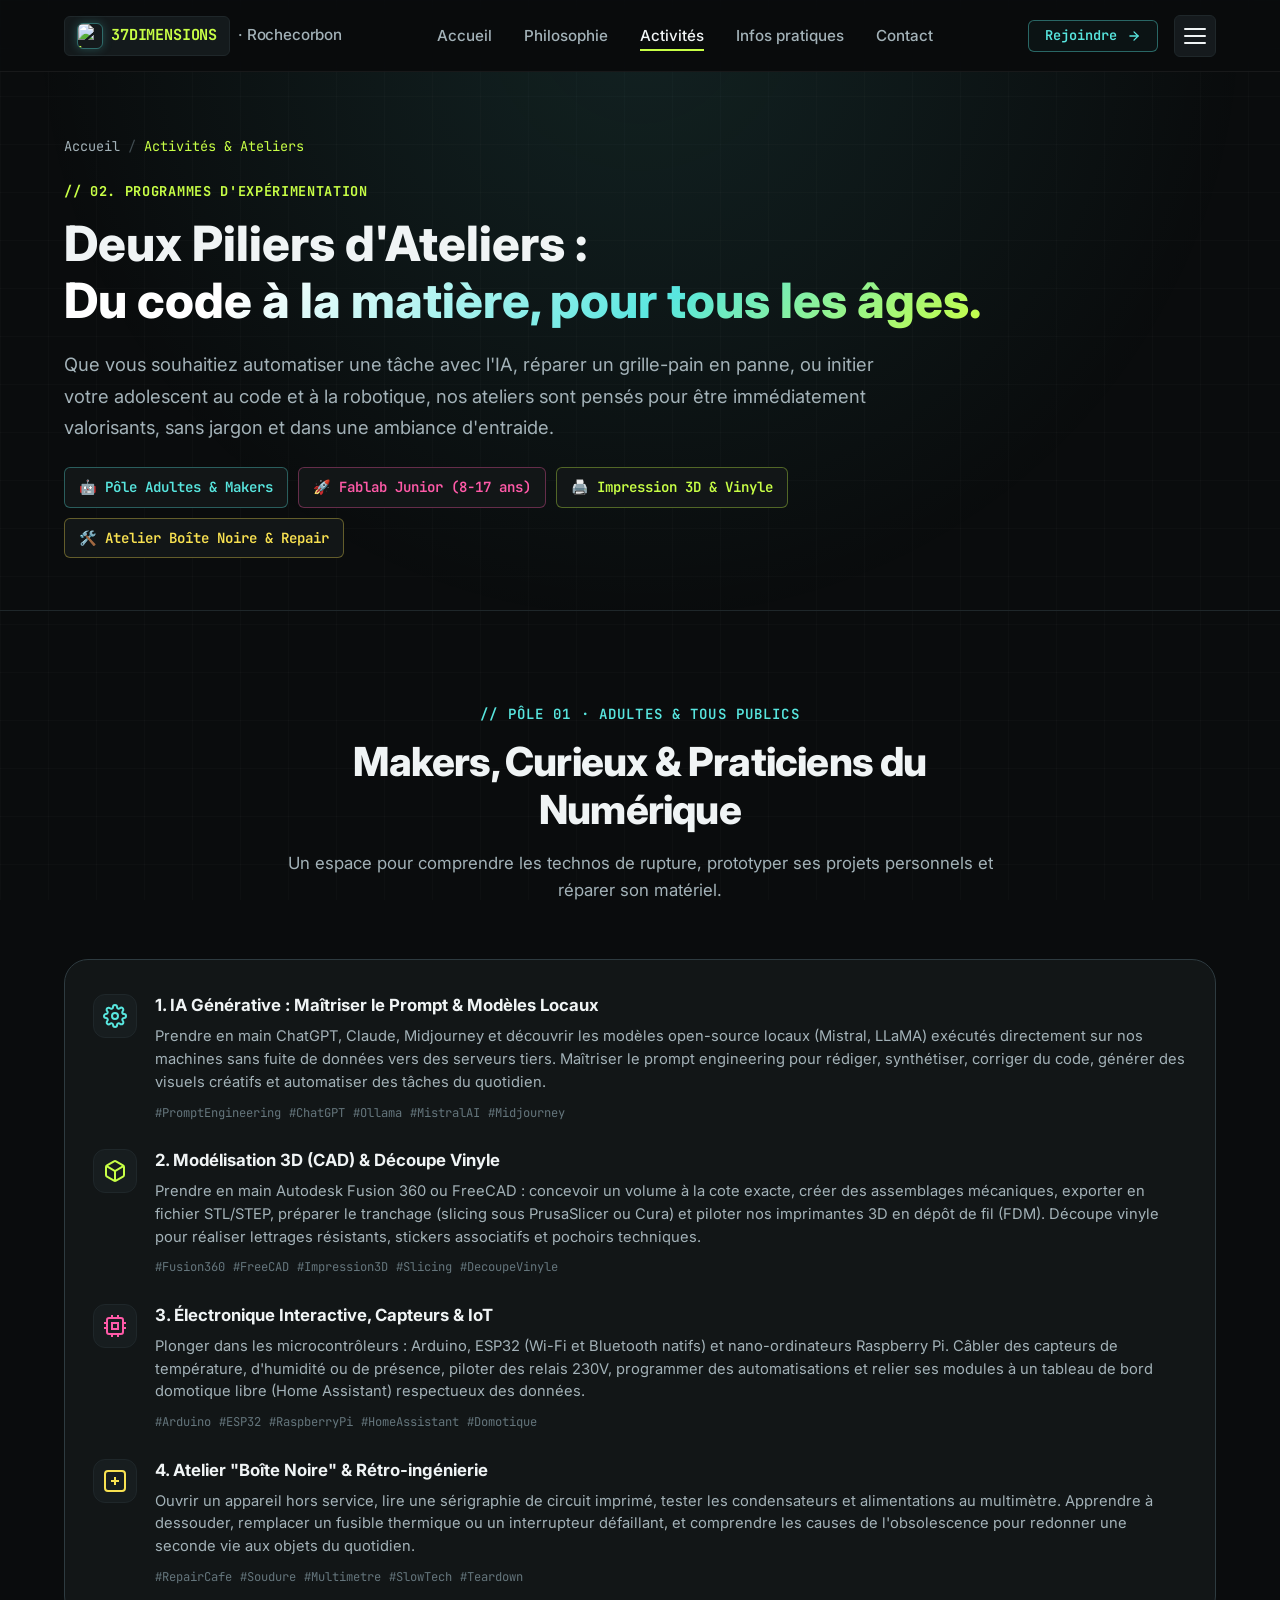
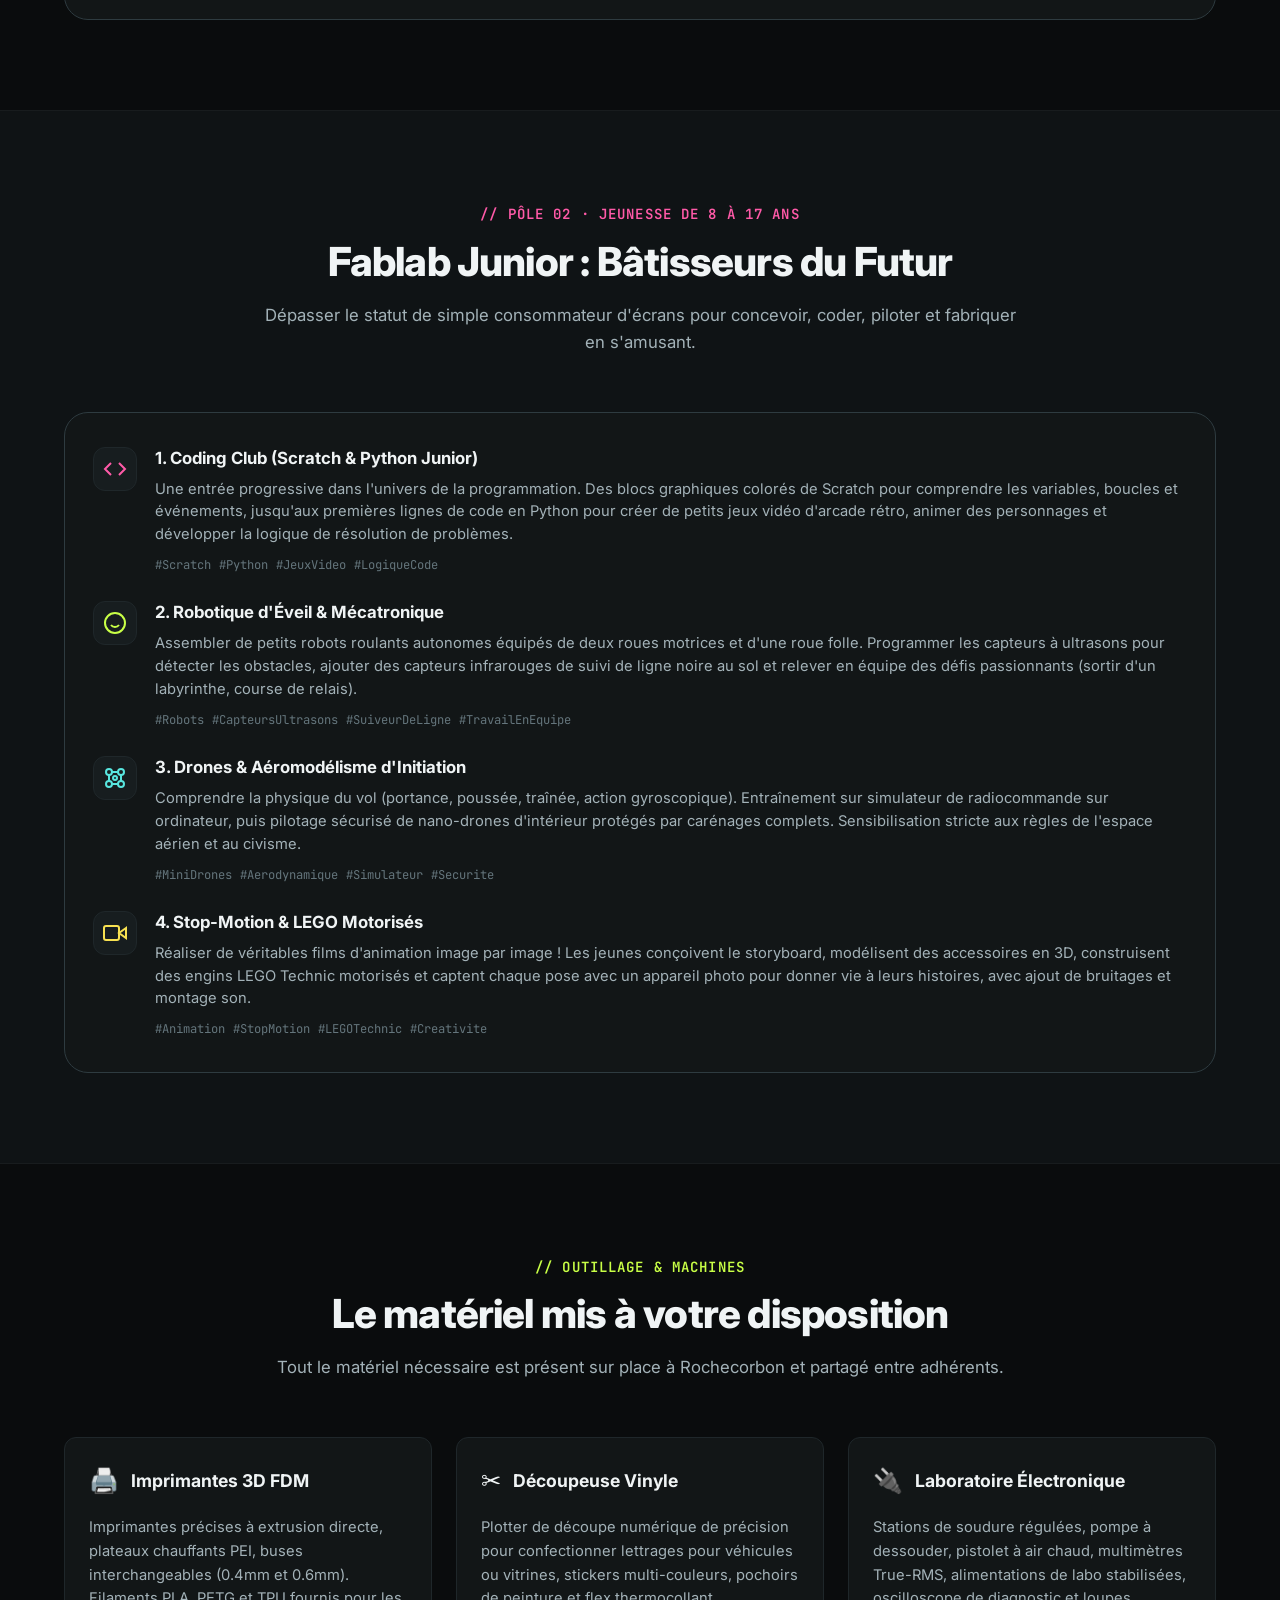
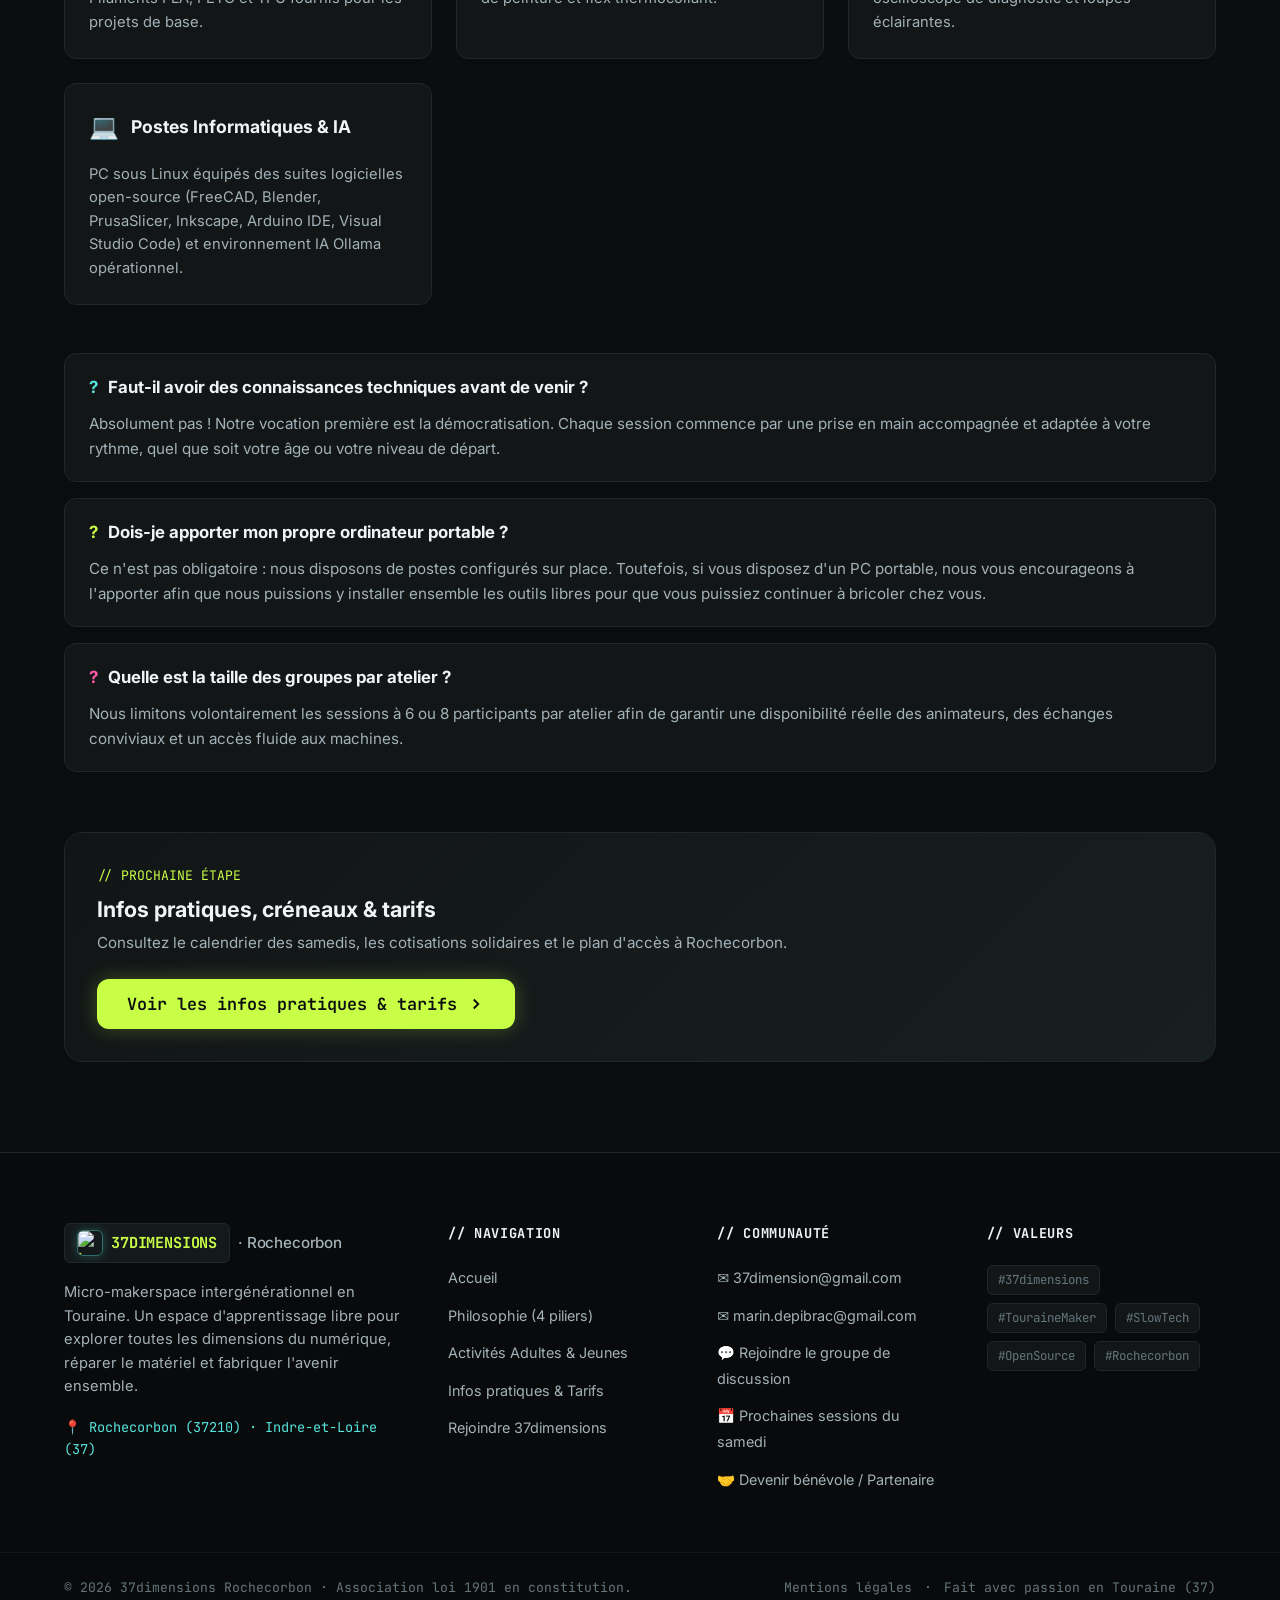
==== activites.html @ 33884fa2 "feat: mise à jour du site avec menu hamburger réactif et pages dédiées (philosophie, activites, info" ====
<!DOCTYPE html>
<html lang="fr" class="scroll-smooth">
<head>
  <meta charset="UTF-8">
  <meta name="viewport" content="width=device-width, initial-scale=1.0">
  <title>Activités &amp; Ateliers · 37dimensions | Rochecorbon</title>
  <meta name="description" content="Découvrez le programme complet des ateliers 37dimensions à Rochecorbon : Pôle Adultes (IA, 3D, IoT, Boîte Noire) et Fablab Junior 8-17 ans (Coding, Robots, Drones, Stop-motion).">
  <meta name="theme-color" content="#0a0c0d">

  <!-- Open Graph -->
  <meta property="og:title" content="Activités &amp; Ateliers · 37dimensions Rochecorbon">
  <meta property="og:description" content="Ateliers pratiques d'IA, impression 3D, électronique et coding pour adultes et juniors à Rochecorbon.">
  <meta property="og:type" content="website">

  <!-- Polices Google Fonts -->
  <link rel="preconnect" href="https://fonts.googleapis.com">
  <link rel="preconnect" href="https://fonts.gstatic.com" crossorigin>
  <link href="https://fonts.googleapis.com/css2?family=Inter:wght@300;400;500;600;700;800&family=JetBrains+Mono:wght@400;500;600;700&display=swap" rel="stylesheet">

  <link rel="stylesheet" href="style.css">
  <link rel="icon" type="image/svg+xml" href="data:image/svg+xml,<svg xmlns='http://www.w3.org/2000/svg' viewBox='0 0 32 32'><rect width='32' height='32' rx='6' fill='%230a0c0d'/><path d='M16 4 L28 10.5 L28 23.5 L16 30 L4 23.5 L4 10.5 Z' stroke='%2358e6df' stroke-width='2' fill='none'/><path d='M16 4 L16 17 L28 10.5' stroke='%23c8ff46' stroke-width='2'/><path d='M16 17 L4 10.5' stroke='%23c8ff46' stroke-width='2'/><path d='M16 17 L16 30' stroke='%23ff5aa8' stroke-width='2'/></svg>">
</head>
<body>
  <a href="#contenu-principal" class="skip-link">Passer directement au contenu</a>

  <!-- En-tête / Barre de navigation -->
  <header class="site-header" id="header">
    <div class="container header-container">
      <a href="index.html" class="brand-logo" aria-label="Accueil 37dimensions Rochecorbon">
        <span class="brand-badge">
          <img src="logo.jpg" alt="Logo 37dimensions" class="brand-logo-img">
          <span class="mono brand-title-text">37DIMENSIONS</span>
        </span>
        <span class="brand-sub">· Rochecorbon</span>
      </a>

      <!-- Navigation Desktop -->
      <nav class="desktop-nav" aria-label="Navigation principale">
        <ul class="nav-links">
          <li><a href="index.html" class="nav-link" data-page="index">Accueil</a></li>
          <li><a href="philosophie.html" class="nav-link" data-page="philosophie">Philosophie</a></li>
          <li><a href="activites.html" class="nav-link active" data-page="activites" aria-current="page">Activités</a></li>
          <li><a href="infos.html" class="nav-link" data-page="infos">Infos pratiques</a></li>
          <li><a href="contact.html" class="nav-link" data-page="contact">Contact</a></li>
        </ul>
      </nav>

      <div class="header-actions">
        <a href="contact.html" class="btn btn-outline btn-sm">
          <span>Rejoindre</span>
          <svg class="icon-arrow" width="14" height="14" viewBox="0 0 24 24" fill="none" stroke="currentColor" stroke-width="2.2" stroke-linecap="round" stroke-linejoin="round">
            <line x1="5" y1="12" x2="19" y2="12"></line>
            <polyline points="12 5 19 12 12 19"></polyline>
          </svg>
        </a>

        <!-- Bouton Menu Hamburger -->
        <button id="menu-toggle" class="menu-toggle" aria-expanded="false" aria-controls="mobile-nav" aria-label="Ouvrir le menu de navigation" title="Menu principal">
          <span class="burger-bar"></span>
          <span class="burger-bar"></span>
          <span class="burger-bar"></span>
        </button>
      </div>
    </div>

    <!-- Arrière-plan sombre -->
    <div id="nav-backdrop" class="nav-backdrop" aria-hidden="true"></div>

    <!-- Tiroir Mobile & Slide-over Navigation -->
    <div id="mobile-nav" class="mobile-nav" aria-hidden="true" role="dialog" aria-modal="true" aria-label="Menu principal">
      <div class="mobile-nav-inner">
        <div class="mobile-nav-header">
          <div class="mobile-nav-brand">
            <img src="logo.jpg" alt="Logo 37dimensions" class="brand-logo-img">
            <div>
              <div class="mono brand-title-text">37DIMENSIONS</div>
              <div class="brand-sub">· Rochecorbon</div>
            </div>
          </div>
          <button id="menu-close" class="mobile-nav-close" aria-label="Fermer le menu">
            <svg width="20" height="20" viewBox="0 0 24 24" fill="none" stroke="currentColor" stroke-width="2.2" stroke-linecap="round" stroke-linejoin="round">
              <line x1="18" y1="6" x2="6" y2="18"></line>
              <line x1="6" y1="6" x2="18" y2="18"></line>
            </svg>
          </button>
        </div>

        <div class="mobile-nav-section-title mono text-cyan">// PAGES DÉDIÉES</div>

        <ul class="mobile-nav-links">
          <li>
            <a href="index.html" class="mobile-nav-link" data-page="index">
              <span class="link-num mono text-cyan">01</span>
              <span class="link-text">
                <span class="link-title">Accueil</span>
                <span class="link-desc">Tiers-lieu &amp; découverte globale</span>
              </span>
            </a>
          </li>
          <li>
            <a href="philosophie.html" class="mobile-nav-link" data-page="philosophie">
              <span class="link-num mono text-lime">02</span>
              <span class="link-text">
                <span class="link-title">Philosophie &amp; Manifeste</span>
                <span class="link-desc">Nos 4 piliers &amp; la démarche Slow-Tech</span>
              </span>
            </a>
          </li>
          <li>
            <a href="activites.html" class="mobile-nav-link active" data-page="activites" aria-current="page">
              <span class="link-num mono text-pink">03</span>
              <span class="link-text">
                <span class="link-title">Activités &amp; Ateliers</span>
                <span class="link-desc">Pôle Adultes &amp; Fablab Junior (8-17 ans)</span>
              </span>
            </a>
          </li>
          <li>
            <a href="infos.html" class="mobile-nav-link" data-page="infos">
              <span class="link-num mono text-yellow">04</span>
              <span class="link-text">
                <span class="link-title">Infos pratiques &amp; Tarifs</span>
                <span class="link-desc">Créneaux du samedi, cotisations &amp; plan</span>
              </span>
            </a>
          </li>
          <li>
            <a href="contact.html" class="mobile-nav-link" data-page="contact">
              <span class="link-num mono text-cyan">05</span>
              <span class="link-text">
                <span class="link-title">Contact &amp; Adhésion</span>
                <span class="link-desc">Rejoindre le noyau fondateur &amp; inscription</span>
              </span>
            </a>
          </li>
        </ul>

        <div class="mobile-nav-footer">
          <a href="contact.html" class="btn btn-primary btn-block">
            <span>Rejoindre 37dimensions</span>
            <svg width="16" height="16" viewBox="0 0 24 24" fill="none" stroke="currentColor" stroke-width="2.5"><polyline points="9 18 15 12 9 6"></polyline></svg>
          </a>
          <div class="mobile-meta mono">
            <span>📍 Rochecorbon (37210) · Indre-et-Loire</span>
            <a href="mentions-legales.html" class="mobile-sublink">Mentions légales &amp; RGPD</a>
          </div>
        </div>
      </div>
    </div>
  </header>

  <main id="contenu-principal">

    <!-- Hero de la Page Dédiée -->
    <section class="page-hero">
      <div class="container">
        <div class="page-hero-inner">
          <nav class="breadcrumb" aria-label="Fil d'Ariane">
            <a href="index.html">Accueil</a>
            <span class="breadcrumb-sep">/</span>
            <span class="breadcrumb-current">Activités &amp; Ateliers</span>
          </nav>

          <span class="page-kicker mono text-lime">// 02. PROGRAMMES D'EXPÉRIMENTATION</span>
          <h1 class="page-title">
            Deux Piliers d'Ateliers : <br>
            <span class="text-gradient">Du code à la matière, pour tous les âges.</span>
          </h1>
          <p class="page-lead">
            Que vous souhaitiez automatiser une tâche avec l'IA, réparer un grille-pain en panne, ou initier votre adolescent au code et à la robotique, nos ateliers sont pensés pour être immédiatement valorisants, sans jargon et dans une ambiance d'entraide.
          </p>

          <div class="page-badges">
            <span class="badge badge-cyan">🤖 Pôle Adultes &amp; Makers</span>
            <span class="badge badge-pink">🚀 Fablab Junior (8-17 ans)</span>
            <span class="badge badge-lime">🖨️ Impression 3D &amp; Vinyle</span>
            <span class="badge badge-yellow">🛠️ Atelier Boîte Noire &amp; Repair</span>
          </div>
        </div>
      </div>
    </section>

    <!-- PÔLE 01 : ADULTES & MAKERS -->
    <section class="section" id="adultes">
      <div class="container">
        <div class="section-header">
          <span class="section-kicker mono text-cyan">// PÔLE 01 · ADULTES &amp; TOUS PUBLICS</span>
          <h2 class="section-title">Makers, Curieux &amp; Praticiens du Numérique</h2>
          <p class="section-subtitle">
            Un espace pour comprendre les technos de rupture, prototyper ses projets personnels et réparer son matériel.
          </p>
        </div>

        <div class="activities-grid" style="grid-template-columns: 1fr;">
          <article class="activity-card activity-adults" style="border: 1px solid var(--card-border-hover);">
            <div class="activity-content" style="padding: 32px 28px;">
              <div class="workshop-list">

                <!-- 1. IA Générative -->
                <div class="workshop-item">
                  <div class="workshop-icon-box text-cyan">
                    <svg width="24" height="24" viewBox="0 0 24 24" fill="none" stroke="currentColor" stroke-width="2">
                      <circle cx="12" cy="12" r="3"></circle>
                      <path d="M19.4 15a1.65 1.65 0 0 0 .33 1.82l.06.06a2 2 0 0 1 0 2.83 2 2 0 0 1-2.83 0l-.06-.06a1.65 1.65 0 0 0-1.82-.33 1.65 1.65 0 0 0-1 1.51V21a2 2 0 0 1-2 2 2 2 0 0 1-2-2v-.09A1.65 1.65 0 0 0 9 19.4a1.65 1.65 0 0 0-1.82.33l-.06.06a2 2 0 0 1-2.83 0 2 2 0 0 1 0-2.83l.06-.06a1.65 1.65 0 0 0 .33-1.82 1.65 1.65 0 0 0-1.51-1H3a2 2 0 0 1-2-2 2 2 0 0 1 2-2h.09A1.65 1.65 0 0 0 4.6 9a1.65 1.65 0 0 0-.33-1.82l-.06-.06a2 2 0 0 1 0-2.83 2 2 0 0 1 2.83 0l.06.06a1.65 1.65 0 0 0 1.82.33H9a1.65 1.65 0 0 0 1-1.51V3a2 2 0 0 1 2-2 2 2 0 0 1 2 2v.09a1.65 1.65 0 0 0 1 1.51 1.65 1.65 0 0 0 1.82-.33l.06-.06a2 2 0 0 1 2.83 0 2 2 0 0 1 0 2.83l-.06.06a1.65 1.65 0 0 0-.33 1.82V9a1.65 1.65 0 0 0 1.51 1H21a2 2 0 0 1 2 2 2 2 0 0 1-2 2h-.09a1.65 1.65 0 0 0-1.51 1z"></path>
                    </svg>
                  </div>
                  <div class="workshop-details">
                    <h3 class="workshop-title">1. IA Générative : Maîtriser le Prompt &amp; Modèles Locaux</h3>
                    <p class="workshop-text">
                      Prendre en main ChatGPT, Claude, Midjourney et découvrir les modèles open-source locaux (Mistral, LLaMA) exécutés directement sur nos machines sans fuite de données vers des serveurs tiers. Maîtriser le prompt engineering pour rédiger, synthétiser, corriger du code, générer des visuels créatifs et automatiser des tâches du quotidien.
                    </p>
                    <div class="workshop-tags mono">
                      <span>#PromptEngineering</span> <span>#ChatGPT</span> <span>#Ollama</span> <span>#MistralAI</span> <span>#Midjourney</span>
                    </div>
                  </div>
                </div>

                <!-- 2. Modélisation 3D -->
                <div class="workshop-item">
                  <div class="workshop-icon-box text-lime">
                    <svg width="24" height="24" viewBox="0 0 24 24" fill="none" stroke="currentColor" stroke-width="2">
                      <path d="M21 16V8a2 2 0 0 0-1-1.73l-7-4a2 2 0 0 0-2 0l-7 4A2 2 0 0 0 3 8v8a2 2 0 0 0 1 1.73l7 4a2 2 0 0 0 2 0l7-4A2 2 0 0 0 21 16z"></path>
                      <polyline points="3.27 6.96 12 12.01 20.73 6.96"></polyline>
                      <line x1="12" y1="22.08" x2="12" y2="12"></line>
                    </svg>
                  </div>
                  <div class="workshop-details">
                    <h3 class="workshop-title">2. Modélisation 3D (CAD) &amp; Découpe Vinyle</h3>
                    <p class="workshop-text">
                      Prendre en main Autodesk Fusion 360 ou FreeCAD : concevoir un volume à la cote exacte, créer des assemblages mécaniques, exporter en fichier STL/STEP, préparer le tranchage (slicing sous PrusaSlicer ou Cura) et piloter nos imprimantes 3D en dépôt de fil (FDM). Découpe vinyle pour réaliser lettrages résistants, stickers associatifs et pochoirs techniques.
                    </p>
                    <div class="workshop-tags mono">
                      <span>#Fusion360</span> <span>#FreeCAD</span> <span>#Impression3D</span> <span>#Slicing</span> <span>#DecoupeVinyle</span>
                    </div>
                  </div>
                </div>

                <!-- 3. Électronique & IoT -->
                <div class="workshop-item">
                  <div class="workshop-icon-box text-pink">
                    <svg width="24" height="24" viewBox="0 0 24 24" fill="none" stroke="currentColor" stroke-width="2">
                      <rect x="4" y="4" width="16" height="16" rx="2"></rect>
                      <rect x="9" y="9" width="6" height="6"></rect>
                      <line x1="9" y1="1" x2="9" y2="4"></line>
                      <line x1="15" y1="1" x2="15" y2="4"></line>
                      <line x1="9" y1="20" x2="9" y2="23"></line>
                      <line x1="15" y1="20" x2="15" y2="23"></line>
                      <line x1="20" y1="9" x2="23" y2="9"></line>
                      <line x1="20" y1="14" x2="23" y2="14"></line>
                      <line x1="1" y1="9" x2="4" y2="9"></line>
                      <line x1="1" y1="14" x2="4" y2="14"></line>
                    </svg>
                  </div>
                  <div class="workshop-details">
                    <h3 class="workshop-title">3. Électronique Interactive, Capteurs &amp; IoT</h3>
                    <p class="workshop-text">
                      Plonger dans les microcontrôleurs : Arduino, ESP32 (Wi-Fi et Bluetooth natifs) et nano-ordinateurs Raspberry Pi. Câbler des capteurs de température, d'humidité ou de présence, piloter des relais 230V, programmer des automatisations et relier ses modules à un tableau de bord domotique libre (Home Assistant) respectueux des données.
                    </p>
                    <div class="workshop-tags mono">
                      <span>#Arduino</span> <span>#ESP32</span> <span>#RaspberryPi</span> <span>#HomeAssistant</span> <span>#Domotique</span>
                    </div>
                  </div>
                </div>

                <!-- 4. Boîte Noire & Teardown -->
                <div class="workshop-item">
                  <div class="workshop-icon-box text-yellow">
                    <svg width="24" height="24" viewBox="0 0 24 24" fill="none" stroke="currentColor" stroke-width="2">
                      <rect x="2" y="2" width="20" height="20" rx="3"></rect>
                      <path d="M12 8v8"></path>
                      <path d="M8 12h8"></path>
                    </svg>
                  </div>
                  <div class="workshop-details">
                    <h3 class="workshop-title">4. Atelier "Boîte Noire" &amp; Rétro-ingénierie</h3>
                    <p class="workshop-text">
                      Ouvrir un appareil hors service, lire une sérigraphie de circuit imprimé, tester les condensateurs et alimentations au multimètre. Apprendre à dessouder, remplacer un fusible thermique ou un interrupteur défaillant, et comprendre les causes de l'obsolescence pour redonner une seconde vie aux objets du quotidien.
                    </p>
                    <div class="workshop-tags mono">
                      <span>#RepairCafe</span> <span>#Soudure</span> <span>#Multimetre</span> <span>#SlowTech</span> <span>#Teardown</span>
                    </div>
                  </div>
                </div>

              </div>
            </div>
          </article>
        </div>
      </div>
    </section>

    <!-- PÔLE 02 : FABLAB JUNIOR -->
    <section class="section section-dark" id="juniors">
      <div class="container">
        <div class="section-header">
          <span class="section-kicker mono text-pink">// PÔLE 02 · JEUNESSE DE 8 À 17 ANS</span>
          <h2 class="section-title">Fablab Junior : Bâtisseurs du Futur</h2>
          <p class="section-subtitle">
            Dépasser le statut de simple consommateur d'écrans pour concevoir, coder, piloter et fabriquer en s'amusant.
          </p>
        </div>

        <div class="activities-grid" style="grid-template-columns: 1fr;">
          <article class="activity-card activity-juniors" style="border: 1px solid var(--card-border-hover);">
            <div class="activity-content" style="padding: 32px 28px;">
              <div class="workshop-list">

                <!-- 1. Coding Club -->
                <div class="workshop-item">
                  <div class="workshop-icon-box text-pink">
                    <svg width="24" height="24" viewBox="0 0 24 24" fill="none" stroke="currentColor" stroke-width="2">
                      <polyline points="16 18 22 12 16 6"></polyline>
                      <polyline points="8 6 2 12 8 18"></polyline>
                    </svg>
                  </div>
                  <div class="workshop-details">
                    <h3 class="workshop-title">1. Coding Club (Scratch &amp; Python Junior)</h3>
                    <p class="workshop-text">
                      Une entrée progressive dans l'univers de la programmation. Des blocs graphiques colorés de Scratch pour comprendre les variables, boucles et événements, jusqu'aux premières lignes de code en Python pour créer de petits jeux vidéo d'arcade rétro, animer des personnages et développer la logique de résolution de problèmes.
                    </p>
                    <div class="workshop-tags mono">
                      <span>#Scratch</span> <span>#Python</span> <span>#JeuxVideo</span> <span>#LogiqueCode</span>
                    </div>
                  </div>
                </div>

                <!-- 2. Robotique -->
                <div class="workshop-item">
                  <div class="workshop-icon-box text-lime">
                    <svg width="24" height="24" viewBox="0 0 24 24" fill="none" stroke="currentColor" stroke-width="2">
                      <circle cx="12" cy="12" r="10"></circle>
                      <path d="M8 14s1.5 2 4 2 4-2 4-2"></path>
                      <line x1="9" y1="9" x2="9.01" y2="9"></line>
                      <line x1="15" y1="9" x2="15.01" y2="9"></line>
                    </svg>
                  </div>
                  <div class="workshop-details">
                    <h3 class="workshop-title">2. Robotique d'Éveil &amp; Mécatronique</h3>
                    <p class="workshop-text">
                      Assembler de petits robots roulants autonomes équipés de deux roues motrices et d'une roue folle. Programmer les capteurs à ultrasons pour détecter les obstacles, ajouter des capteurs infrarouges de suivi de ligne noire au sol et relever en équipe des défis passionnants (sortir d'un labyrinthe, course de relais).
                    </p>
                    <div class="workshop-tags mono">
                      <span>#Robots</span> <span>#CapteursUltrasons</span> <span>#SuiveurDeLigne</span> <span>#TravailEnEquipe</span>
                    </div>
                  </div>
                </div>

                <!-- 3. Drones -->
                <div class="workshop-item">
                  <div class="workshop-icon-box text-cyan">
                    <svg width="24" height="24" viewBox="0 0 24 24" fill="none" stroke="currentColor" stroke-width="2">
                      <circle cx="6" cy="6" r="3"></circle>
                      <circle cx="18" cy="6" r="3"></circle>
                      <circle cx="6" cy="18" r="3"></circle>
                      <circle cx="18" cy="18" r="3"></circle>
                      <line x1="9" y1="6" x2="15" y2="6"></line>
                      <line x1="6" y1="9" x2="6" y2="15"></line>
                      <line x1="18" y1="9" x2="18" y2="15"></line>
                      <line x1="9" y1="18" x2="15" y2="18"></line>
                      <circle cx="12" cy="12" r="2"></circle>
                    </svg>
                  </div>
                  <div class="workshop-details">
                    <h3 class="workshop-title">3. Drones &amp; Aéromodélisme d'Initiation</h3>
                    <p class="workshop-text">
                      Comprendre la physique du vol (portance, poussée, traînée, action gyroscopique). Entraînement sur simulateur de radiocommande sur ordinateur, puis pilotage sécurisé de nano-drones d'intérieur protégés par carénages complets. Sensibilisation stricte aux règles de l'espace aérien et au civisme.
                    </p>
                    <div class="workshop-tags mono">
                      <span>#MiniDrones</span> <span>#Aerodynamique</span> <span>#Simulateur</span> <span>#Securite</span>
                    </div>
                  </div>
                </div>

                <!-- 4. Stop-Motion -->
                <div class="workshop-item">
                  <div class="workshop-icon-box text-yellow">
                    <svg width="24" height="24" viewBox="0 0 24 24" fill="none" stroke="currentColor" stroke-width="2">
                      <polygon points="23 7 16 12 23 17 23 7"></polygon>
                      <rect x="1" y="5" width="15" height="14" rx="2" ry="2"></rect>
                    </svg>
                  </div>
                  <div class="workshop-details">
                    <h3 class="workshop-title">4. Stop-Motion &amp; LEGO Motorisés</h3>
                    <p class="workshop-text">
                      Réaliser de véritables films d'animation image par image ! Les jeunes conçoivent le storyboard, modélisent des accessoires en 3D, construisent des engins LEGO Technic motorisés et captent chaque pose avec un appareil photo pour donner vie à leurs histoires, avec ajout de bruitages et montage son.
                    </p>
                    <div class="workshop-tags mono">
                      <span>#Animation</span> <span>#StopMotion</span> <span>#LEGOTechnic</span> <span>#Creativite</span>
                    </div>
                  </div>
                </div>

              </div>
            </div>
          </article>
        </div>
      </div>
    </section>

    <!-- Équipements de l'Atelier -->
    <section class="section">
      <div class="container">
        <div class="section-header">
          <span class="section-kicker mono text-lime">// OUTILLAGE &amp; MACHINES</span>
          <h2 class="section-title">Le matériel mis à votre disposition</h2>
          <p class="section-subtitle">
            Tout le matériel nécessaire est présent sur place à Rochecorbon et partagé entre adhérents.
          </p>
        </div>

        <div class="equipment-grid">
          <div class="equipment-card">
            <div class="equipment-card-header">
              <span class="equipment-icon">🖨️</span>
              <h3 class="equipment-card-title">Imprimantes 3D FDM</h3>
            </div>
            <p class="equipment-card-desc">
              Imprimantes précises à extrusion directe, plateaux chauffants PEI, buses interchangeables (0.4mm et 0.6mm). Filaments PLA, PETG et TPU fournis pour les projets de base.
            </p>
          </div>

          <div class="equipment-card">
            <div class="equipment-card-header">
              <span class="equipment-icon">✂️</span>
              <h3 class="equipment-card-title">Découpeuse Vinyle</h3>
            </div>
            <p class="equipment-card-desc">
              Plotter de découpe numérique de précision pour confectionner lettrages pour véhicules ou vitrines, stickers multi-couleurs, pochoirs de peinture et flex thermocollant.
            </p>
          </div>

          <div class="equipment-card">
            <div class="equipment-card-header">
              <span class="equipment-icon">🔌</span>
              <h3 class="equipment-card-title">Laboratoire Électronique</h3>
            </div>
            <p class="equipment-card-desc">
              Stations de soudure régulées, pompe à dessouder, pistolet à air chaud, multimètres True-RMS, alimentations de labo stabilisées, oscilloscope de diagnostic et loupes éclairantes.
            </p>
          </div>

          <div class="equipment-card">
            <div class="equipment-card-header">
              <span class="equipment-icon">💻</span>
              <h3 class="equipment-card-title">Postes Informatiques &amp; IA</h3>
            </div>
            <p class="equipment-card-desc">
              PC sous Linux équipés des suites logicielles open-source (FreeCAD, Blender, PrusaSlicer, Inkscape, Arduino IDE, Visual Studio Code) et environnement IA Ollama opérationnel.
            </p>
          </div>
        </div>

        <!-- FAQ Activités -->
        <div class="faq-grid" style="margin-top: 48px;">
          <div class="faq-card">
            <div class="faq-question">
              <span class="text-cyan">?</span> Faut-il avoir des connaissances techniques avant de venir ?
            </div>
            <p class="faq-answer">
              Absolument pas ! Notre vocation première est la démocratisation. Chaque session commence par une prise en main accompagnée et adaptée à votre rythme, quel que soit votre âge ou votre niveau de départ.
            </p>
          </div>

          <div class="faq-card">
            <div class="faq-question">
              <span class="text-lime">?</span> Dois-je apporter mon propre ordinateur portable ?
            </div>
            <p class="faq-answer">
              Ce n'est pas obligatoire : nous disposons de postes configurés sur place. Toutefois, si vous disposez d'un PC portable, nous vous encourageons à l'apporter afin que nous puissions y installer ensemble les outils libres pour que vous puissiez continuer à bricoler chez vous.
            </p>
          </div>

          <div class="faq-card">
            <div class="faq-question">
              <span class="text-pink">?</span> Quelle est la taille des groupes par atelier ?
            </div>
            <p class="faq-answer">
              Nous limitons volontairement les sessions à 6 ou 8 participants par atelier afin de garantir une disponibilité réelle des animateurs, des échanges conviviaux et un accès fluide aux machines.
            </p>
          </div>
        </div>

        <!-- Navigation vers la page suivante -->
        <div class="page-next-nav">
          <div>
            <div class="page-next-meta mono text-lime">// PROCHAINE ÉTAPE</div>
            <div class="page-next-title">Infos pratiques, créneaux &amp; tarifs</div>
            <p style="color: var(--text-secondary); margin-top: 4px; font-size: 0.95rem;">
              Consultez le calendrier des samedis, les cotisations solidaires et le plan d'accès à Rochecorbon.
            </p>
          </div>
          <a href="infos.html" class="btn btn-primary btn-lg">
            <span>Voir les infos pratiques &amp; tarifs</span>
            <svg width="18" height="18" viewBox="0 0 24 24" fill="none" stroke="currentColor" stroke-width="2.5"><polyline points="9 18 15 12 9 6"></polyline></svg>
          </a>
        </div>

      </div>
    </section>

  </main>

  <!-- Pied de page (Footer) -->
  <footer class="site-footer">
    <div class="container footer-container">
      <div class="footer-col brand-col">
        <a href="index.html" class="brand-logo footer-logo">
          <span class="brand-badge">
            <img src="logo.jpg" alt="Logo 37dimensions" class="brand-logo-img">
            <span class="mono brand-title-text">37DIMENSIONS</span>
          </span>
          <span class="brand-sub">· Rochecorbon</span>
        </a>
        <p class="footer-about">
          Micro-makerspace intergénérationnel en Touraine. Un espace d'apprentissage libre pour explorer toutes les dimensions du numérique, réparer le matériel et fabriquer l'avenir ensemble.
        </p>
        <div class="footer-location mono">
          📍 Rochecorbon (37210) · Indre-et-Loire (37)
        </div>
      </div>

      <div class="footer-col">
        <h4 class="footer-col-title mono">// NAVIGATION</h4>
        <ul class="footer-links">
          <li><a href="index.html">Accueil</a></li>
          <li><a href="philosophie.html">Philosophie (4 piliers)</a></li>
          <li><a href="activites.html">Activités Adultes &amp; Jeunes</a></li>
          <li><a href="infos.html">Infos pratiques &amp; Tarifs</a></li>
          <li><a href="contact.html">Rejoindre 37dimensions</a></li>
        </ul>
      </div>

      <div class="footer-col">
        <h4 class="footer-col-title mono">// COMMUNAUTÉ</h4>
        <ul class="footer-links">
          <li><a href="mailto:37dimension@gmail.com" class="link-contact">✉️ 37dimension@gmail.com</a></li>
          <li><a href="mailto:marin.depibrac@gmail.com" class="link-contact">✉️ marin.depibrac@gmail.com</a></li>
          <li><a href="contact.html">💬 Rejoindre le groupe de discussion</a></li>
          <li><a href="infos.html">📅 Prochaines sessions du samedi</a></li>
          <li><a href="contact.html">🤝 Devenir bénévole / Partenaire</a></li>
        </ul>
      </div>

      <div class="footer-col">
        <h4 class="footer-col-title mono">// VALEURS</h4>
        <div class="footer-tags mono">
          <span class="footer-chip">#37dimensions</span>
          <span class="footer-chip">#TouraineMaker</span>
          <span class="footer-chip">#SlowTech</span>
          <span class="footer-chip">#OpenSource</span>
          <span class="footer-chip">#Rochecorbon</span>
        </div>
      </div>
    </div>

    <div class="footer-bottom">
      <div class="container footer-bottom-inner">
        <p class="copyright mono">
          © 2026 37dimensions Rochecorbon · Association loi 1901 en constitution.
        </p>
        <div class="footer-bottom-links mono">
          <a href="mentions-legales.html">Mentions légales</a>
          <span>·</span>
          <span>Fait avec passion en Touraine (37)</span>
        </div>
      </div>
    </div>
  </footer>

  <!-- Bouton Retour en haut -->
  <button id="back-to-top" class="back-to-top" aria-label="Retourner en haut de page">
    <svg width="20" height="20" viewBox="0 0 24 24" fill="none" stroke="currentColor" stroke-width="2.5">
      <polyline points="18 15 12 9 6 15"></polyline>
    </svg>
  </button>

  <script src="script.js"></script>
</body>
</html>
---- style.css ----
/* ==========================================================================
   IA & FAB · Rochecorbon — Charte Graphique & Styles Principaux
   Thème : Sombre, moderne, orienté "Atelier / Maker / Cyber-Tech doux"
   ========================================================================== */

/* 1. Variables & Design Tokens */
:root {
  /* Palette de couleurs demandée */
  --bg-main: #0a0c0d;
  --bg-secondary: #0f1315;
  --card-bg: #121617;
  --card-bg-hover: #171d1f;
  --card-border: #1f272a;
  --card-border-hover: #2e3b40;

  /* Accents lumineux */
  --accent-lime: #c8ff46;
  --accent-lime-glow: rgba(200, 255, 70, 0.25);
  --accent-cyan: #58e6df;
  --accent-cyan-glow: rgba(88, 230, 223, 0.25);
  --accent-pink: #ff5aa8;
  --accent-pink-glow: rgba(255, 90, 168, 0.25);
  --accent-yellow: #f8e151;

  /* Typographie & Couleurs de texte */
  --text-primary: #f0f4f5;
  --text-secondary: #a3b2b8;
  --text-muted: #64757c;
  --text-inverse: #0a0c0d;

  --font-sans: 'Inter', system-ui, -apple-system, BlinkMacSystemFont, "Segoe UI", Roboto, sans-serif;
  --font-mono: 'JetBrains Mono', ui-monospace, SFMono-Regular, Menlo, Monaco, Consolas, monospace;

  /* Espacements & Rayons */
  --radius-sm: 6px;
  --radius-md: 12px;
  --radius-lg: 18px;
  --radius-xl: 24px;
  --radius-full: 9999px;

  --transition-fast: 0.15s ease;
  --transition-normal: 0.25s cubic-bezier(0.16, 1, 0.3, 1);
  --transition-slow: 0.4s cubic-bezier(0.16, 1, 0.3, 1);

  --container-max-w: 1200px;
  --header-height: 72px;
}

/* 2. Reset & Base */
*, *::before, *::after {
  box-sizing: border-box;
  margin: 0;
  padding: 0;
}

html {
  font-size: 16px;
  scroll-behavior: smooth;
  scroll-padding-top: calc(var(--header-height) + 16px);
  -webkit-font-smoothing: antialiased;
  -moz-osx-font-smoothing: grayscale;
}

body {
  font-family: var(--font-sans);
  background-color: var(--bg-main);
  color: var(--text-primary);
  line-height: 1.6;
  overflow-x: hidden;
  position: relative;
  min-height: 100vh;
}

/* Grille subtile en arrière-plan global */
body::before {
  content: "";
  position: fixed;
  inset: 0;
  background-image: 
    linear-gradient(to right, rgba(255, 255, 255, 0.018) 1px, transparent 1px),
    linear-gradient(to bottom, rgba(255, 255, 255, 0.018) 1px, transparent 1px);
  background-size: 48px 48px;
  pointer-events: none;
  z-index: -1;
}

img, svg {
  display: block;
  max-width: 100%;
}

a {
  color: inherit;
  text-decoration: none;
  transition: color var(--transition-fast);
}

ul {
  list-style: none;
}

button, input, select, textarea {
  font-family: inherit;
  font-size: inherit;
  color: inherit;
  background: none;
  border: none;
}

/* 3. Utilitaires */
.container {
  width: 100%;
  max-width: var(--container-max-w);
  margin-left: auto;
  margin-right: auto;
  padding-left: 24px;
  padding-right: 24px;
}

.mono {
  font-family: var(--font-mono);
}

.text-lime { color: var(--accent-lime); }
.text-cyan { color: var(--accent-cyan); }
.text-pink { color: var(--accent-pink); }
.text-yellow { color: var(--accent-yellow); }

.text-gradient {
  background: linear-gradient(135deg, #ffffff 20%, var(--accent-cyan) 65%, var(--accent-lime) 100%);
  -webkit-background-clip: text;
  -webkit-text-fill-color: transparent;
  display: inline-block;
}

.hidden-mobile {
  display: block;
}
@media (max-width: 768px) {
  .hidden-mobile { display: none; }
}

/* Lien d'évitement accessible */
.skip-link {
  position: absolute;
  top: -60px;
  left: 20px;
  background: var(--accent-lime);
  color: var(--text-inverse);
  padding: 10px 16px;
  border-radius: var(--radius-sm);
  font-weight: 700;
  z-index: 9999;
  transition: top 0.2s ease;
  font-family: var(--font-mono);
}
.skip-link:focus {
  top: 16px;
  outline: 2px solid #ffffff;
}

/* Focus visible universel */
:focus-visible {
  outline: 2px solid var(--accent-cyan);
  outline-offset: 3px;
}

/* 4. Boutons */
.btn {
  display: inline-flex;
  align-items: center;
  justify-content: center;
  gap: 10px;
  font-family: var(--font-mono);
  font-size: 0.95rem;
  font-weight: 600;
  padding: 12px 24px;
  border-radius: var(--radius-md);
  cursor: pointer;
  transition: all var(--transition-normal);
  text-decoration: none;
  line-height: 1;
  position: relative;
  overflow: hidden;
}

.btn-sm {
  padding: 8px 16px;
  font-size: 0.85rem;
  border-radius: var(--radius-sm);
}

.btn-lg {
  padding: 16px 30px;
  font-size: 1.05rem;
  border-radius: var(--radius-md);
}

.btn-block {
  width: 100%;
}

.btn-primary {
  background-color: var(--accent-lime);
  color: var(--text-inverse);
  box-shadow: 0 0 20px var(--accent-lime-glow);
}
.btn-primary:hover {
  transform: translateY(-2px);
  background-color: #d7ff6b;
  box-shadow: 0 0 28px rgba(200, 255, 70, 0.45);
}
.btn-primary:active {
  transform: translateY(0);
}

.btn-secondary {
  background-color: #171d1f;
  color: var(--text-primary);
  border: 1px solid var(--card-border);
}
.btn-secondary:hover {
  background-color: #21292d;
  border-color: var(--accent-cyan);
  color: var(--accent-cyan);
  transform: translateY(-2px);
}

.btn-outline {
  border: 1px solid rgba(88, 230, 223, 0.4);
  color: var(--accent-cyan);
  background: rgba(88, 230, 223, 0.04);
}
.btn-outline:hover {
  border-color: var(--accent-cyan);
  background: rgba(88, 230, 223, 0.15);
  box-shadow: 0 0 16px var(--accent-cyan-glow);
  transform: translateY(-2px);
}

/* 5. Header / Navigation */
.site-header {
  position: sticky;
  top: 0;
  left: 0;
  width: 100%;
  height: var(--header-height);
  background: rgba(10, 12, 13, 0.85);
  backdrop-filter: blur(14px);
  -webkit-backdrop-filter: blur(14px);
  border-bottom: 1px solid rgba(255, 255, 255, 0.06);
  z-index: 1000;
  transition: border-color var(--transition-normal);
}

.header-container {
  display: flex;
  align-items: center;
  justify-content: space-between;
  height: 100%;
}

.brand-logo {
  display: flex;
  align-items: center;
  gap: 8px;
  font-weight: 700;
  letter-spacing: -0.01em;
}

.brand-badge {
  display: inline-flex;
  align-items: center;
  gap: 8px;
  background: #141a1c;
  border: 1px solid var(--card-border);
  padding: 6px 12px;
  border-radius: var(--radius-sm);
  color: var(--accent-lime);
  font-size: 0.95rem;
}

.brand-dot {
  width: 8px;
  height: 8px;
  border-radius: 50%;
  background-color: var(--accent-lime);
  box-shadow: 0 0 8px var(--accent-lime);
}

.brand-sub {
  color: var(--text-secondary);
  font-size: 0.95rem;
  font-weight: 500;
}

.desktop-nav {
  display: flex;
  align-items: center;
}

.nav-links {
  display: flex;
  gap: 32px;
}

.nav-link {
  color: var(--text-secondary);
  font-size: 0.95rem;
  font-weight: 500;
  position: relative;
  padding: 6px 0;
  transition: color var(--transition-fast);
}

.nav-link::after {
  content: "";
  position: absolute;
  bottom: 0;
  left: 0;
  width: 0;
  height: 2px;
  background: var(--accent-lime);
  transition: width var(--transition-normal);
}

.nav-link:hover,
.nav-link.active {
  color: var(--text-primary);
}

.nav-link:hover::after,
.nav-link.active::after {
  width: 100%;
}

.header-actions {
  display: flex;
  align-items: center;
  gap: 16px;
}

/* Bouton hamburger (Mobile & Desktop) */
.menu-toggle {
  display: flex;
  flex-direction: column;
  justify-content: center;
  align-items: center;
  gap: 5px;
  width: 42px;
  height: 42px;
  padding: 8px;
  border-radius: var(--radius-sm);
  background: #151a1d;
  border: 1px solid var(--card-border);
  cursor: pointer;
  z-index: 1100;
  transition: all var(--transition-fast);
}

.menu-toggle:hover {
  background: var(--card-bg-hover);
  border-color: var(--accent-cyan);
  box-shadow: 0 0 12px rgba(88, 230, 223, 0.2);
}

.burger-bar {
  width: 22px;
  height: 2px;
  background-color: var(--text-primary);
  border-radius: 2px;
  transition: transform var(--transition-normal), opacity var(--transition-fast), background-color var(--transition-fast);
}

.menu-toggle:hover .burger-bar {
  background-color: var(--accent-cyan);
}

.menu-toggle[aria-expanded="true"] .burger-bar:nth-child(1) {
  transform: translateY(7px) rotate(45deg);
  background-color: var(--accent-lime);
}
.menu-toggle[aria-expanded="true"] .burger-bar:nth-child(2) {
  opacity: 0;
}
.menu-toggle[aria-expanded="true"] .burger-bar:nth-child(3) {
  transform: translateY(-7px) rotate(-45deg);
  background-color: var(--accent-lime);
}

/* Arrière-plan sombre semi-transparent au-dessus de la page */
.nav-backdrop {
  position: fixed;
  inset: 0;
  background: rgba(5, 7, 8, 0.75);
  backdrop-filter: blur(6px);
  -webkit-backdrop-filter: blur(6px);
  opacity: 0;
  visibility: hidden;
  transition: opacity var(--transition-normal), visibility var(--transition-normal);
  z-index: 1999;
}

.nav-backdrop.open {
  opacity: 1;
  visibility: visible;
}

/* Tiroir de Navigation latéral (Slide-over) */
.mobile-nav {
  position: fixed;
  top: 0;
  right: 0;
  width: min(480px, 100%);
  height: 100vh;
  background: #0d1012;
  border-left: 1px solid var(--card-border);
  box-shadow: -15px 0 45px rgba(0, 0, 0, 0.7);
  transform: translateX(100%);
  opacity: 0;
  visibility: hidden;
  transition: transform var(--transition-normal), opacity var(--transition-normal), visibility var(--transition-normal);
  z-index: 2000;
  overflow-y: auto;
  display: flex;
  flex-direction: column;
}

.mobile-nav.open {
  transform: translateX(0);
  opacity: 1;
  visibility: visible;
}

.mobile-nav-inner {
  padding: 28px 24px 36px;
  display: flex;
  flex-direction: column;
  gap: 28px;
  min-height: 100%;
}

.mobile-nav-header {
  display: flex;
  align-items: center;
  justify-content: space-between;
  padding-bottom: 20px;
  border-bottom: 1px solid var(--card-border);
}

.mobile-nav-brand {
  display: flex;
  align-items: center;
  gap: 12px;
}

.mobile-nav-close {
  display: flex;
  align-items: center;
  justify-content: center;
  width: 38px;
  height: 38px;
  border-radius: var(--radius-sm);
  background: var(--card-bg);
  border: 1px solid var(--card-border);
  color: var(--text-secondary);
  cursor: pointer;
  transition: all var(--transition-fast);
}

.mobile-nav-close:hover {
  color: var(--accent-pink);
  border-color: var(--accent-pink);
  background: var(--card-bg-hover);
}

.mobile-nav-section-title {
  font-size: 0.8rem;
  letter-spacing: 0.08em;
  font-weight: 600;
}

.mobile-nav-links {
  display: flex;
  flex-direction: column;
  gap: 12px;
}

.mobile-nav-link {
  display: flex;
  align-items: center;
  gap: 16px;
  padding: 14px 16px;
  border-radius: var(--radius-md);
  background: rgba(255, 255, 255, 0.02);
  border: 1px solid transparent;
  transition: all var(--transition-fast);
}

.mobile-nav-link:hover {
  background: var(--card-bg);
  border-color: var(--card-border-hover);
  transform: translateX(4px);
}

.mobile-nav-link.active {
  background: rgba(200, 255, 70, 0.07);
  border-color: rgba(200, 255, 70, 0.35);
  box-shadow: inset 3px 0 0 var(--accent-lime);
}

.link-num {
  font-size: 1rem;
  font-weight: 700;
  width: 24px;
}

.link-text {
  display: flex;
  flex-direction: column;
  gap: 2px;
}

.link-title {
  font-size: 1.05rem;
  font-weight: 600;
  color: var(--text-primary);
  transition: color var(--transition-fast);
}

.mobile-nav-link:hover .link-title {
  color: var(--accent-lime);
}

.mobile-nav-link.active .link-title {
  color: var(--accent-lime);
}

.link-desc {
  font-size: 0.8rem;
  color: var(--text-muted);
}

.mobile-nav-footer {
  margin-top: auto;
  padding-top: 24px;
  border-top: 1px solid var(--card-border);
  display: flex;
  flex-direction: column;
  gap: 16px;
  align-items: stretch;
}

.mobile-meta {
  display: flex;
  flex-direction: column;
  align-items: center;
  gap: 8px;
  color: var(--text-muted);
  font-size: 0.8rem;
  text-align: center;
}

.mobile-sublink {
  color: var(--accent-cyan);
  text-decoration: underline;
  text-underline-offset: 3px;
  font-size: 0.78rem;
}

.mobile-sublink:hover {
  color: var(--accent-lime);
}

/* 6. Hero Section */
.hero-section {
  position: relative;
  padding-top: 70px;
  padding-bottom: 100px;
  overflow: hidden;
}

.hero-glow {
  position: absolute;
  width: 500px;
  height: 500px;
  border-radius: 50%;
  filter: blur(140px);
  pointer-events: none;
  z-index: 0;
  opacity: 0.35;
}

.hero-glow-1 {
  top: -100px;
  right: 10%;
  background: radial-gradient(circle, var(--accent-cyan) 0%, transparent 70%);
}

.hero-glow-2 {
  bottom: -50px;
  left: 5%;
  background: radial-gradient(circle, var(--accent-lime) 0%, transparent 70%);
  opacity: 0.25;
}

.hero-container {
  position: relative;
  z-index: 1;
  display: grid;
  grid-template-columns: 1.15fr 0.85fr;
  gap: 50px;
  align-items: center;
}

.hero-content {
  display: flex;
  flex-direction: column;
  gap: 24px;
}

.hero-tag-wrapper {
  display: flex;
}

.tag-status {
  display: inline-flex;
  align-items: center;
  gap: 10px;
  background: rgba(200, 255, 70, 0.08);
  border: 1px solid rgba(200, 255, 70, 0.25);
  padding: 6px 14px;
  border-radius: var(--radius-full);
  font-family: var(--font-mono);
  font-size: 0.82rem;
  color: var(--accent-lime);
}

.status-pulse {
  width: 8px;
  height: 8px;
  border-radius: 50%;
  background-color: var(--accent-lime);
  box-shadow: 0 0 0 rgba(200, 255, 70, 0.7);
  animation: pulse-ring 2s infinite;
}

@keyframes pulse-ring {
  0% { box-shadow: 0 0 0 0 rgba(200, 255, 70, 0.7); }
  70% { box-shadow: 0 0 0 8px rgba(200, 255, 70, 0); }
  100% { box-shadow: 0 0 0 0 rgba(200, 255, 70, 0); }
}

.hero-title {
  font-size: clamp(2.2rem, 4.5vw, 3.4rem);
  font-weight: 800;
  line-height: 1.15;
  letter-spacing: -0.03em;
}

.hero-subtitle {
  font-size: clamp(1.1rem, 2vw, 1.25rem);
  color: var(--text-secondary);
  line-height: 1.5;
}

.hero-punchline {
  color: var(--text-primary);
  font-weight: 600;
}

/* Badges demandés */
.hero-badges {
  display: flex;
  flex-wrap: wrap;
  gap: 10px;
}

.badge {
  display: inline-flex;
  align-items: center;
  gap: 6px;
  font-family: var(--font-mono);
  font-size: 0.88rem;
  font-weight: 600;
  padding: 8px 14px;
  border-radius: var(--radius-sm);
  background: var(--card-bg);
  border: 1px solid var(--card-border);
  transition: all var(--transition-fast);
  cursor: default;
}

.badge:hover {
  transform: translateY(-2px);
}

.badge-cyan {
  border-color: rgba(88, 230, 223, 0.35);
  color: var(--accent-cyan);
}
.badge-cyan:hover {
  border-color: var(--accent-cyan);
  box-shadow: 0 0 14px var(--accent-cyan-glow);
}

.badge-lime {
  border-color: rgba(200, 255, 70, 0.35);
  color: var(--accent-lime);
}
.badge-lime:hover {
  border-color: var(--accent-lime);
  box-shadow: 0 0 14px var(--accent-lime-glow);
}

.badge-pink {
  border-color: rgba(255, 90, 168, 0.35);
  color: var(--accent-pink);
}
.badge-pink:hover {
  border-color: var(--accent-pink);
  box-shadow: 0 0 14px var(--accent-pink-glow);
}

.badge-yellow {
  border-color: rgba(248, 225, 81, 0.35);
  color: var(--accent-yellow);
}
.badge-yellow:hover {
  border-color: var(--accent-yellow);
  box-shadow: 0 0 14px rgba(248, 225, 81, 0.25);
}

.hero-cta-group {
  display: flex;
  flex-wrap: wrap;
  gap: 16px;
  margin-top: 8px;
}

.hero-stats {
  display: flex;
  align-items: center;
  gap: 20px;
  padding-top: 16px;
  border-top: 1px solid rgba(255, 255, 255, 0.08);
}

.stat-item {
  display: flex;
  flex-direction: column;
}

.stat-number {
  font-size: 1.4rem;
  font-weight: 700;
  line-height: 1.1;
}

.stat-label {
  font-size: 0.8rem;
  color: var(--text-muted);
}

.stat-divider {
  width: 1px;
  height: 36px;
  background-color: var(--card-border);
}

/* Visuel Hero Terminal & SVG */
.hero-visual {
  position: relative;
}

.visual-card {
  background: var(--card-bg);
  border: 1px solid var(--card-border);
  border-radius: var(--radius-lg);
  box-shadow: 0 20px 40px rgba(0, 0, 0, 0.5), 0 0 30px rgba(88, 230, 223, 0.07);
  overflow: hidden;
  transition: transform var(--transition-slow), border-color var(--transition-normal);
}

.visual-card:hover {
  transform: translateY(-4px);
  border-color: rgba(88, 230, 223, 0.4);
}

.visual-card-header {
  background: #0f1315;
  padding: 12px 18px;
  display: flex;
  align-items: center;
  gap: 8px;
  border-bottom: 1px solid var(--card-border);
}

.dot-red { width: 10px; height: 10px; border-radius: 50%; background: #ff5f56; }
.dot-yellow { width: 10px; height: 10px; border-radius: 50%; background: #ffbd2e; }
.dot-green { width: 10px; height: 10px; border-radius: 50%; background: #27c93f; }

.visual-title {
  margin-left: 8px;
  font-size: 0.78rem;
  color: var(--text-muted);
}

.visual-body {
  padding: 20px;
  background: radial-gradient(circle at 50% 50%, #151a1d 0%, #0d1012 100%);
}

.visual-terminal-footer {
  margin-top: 16px;
  padding: 10px 14px;
  background: #0a0c0e;
  border-radius: var(--radius-sm);
  border: 1px solid var(--card-border);
  font-size: 0.82rem;
  color: var(--text-secondary);
}

.cursor-blink {
  animation: blink 1s infinite;
  color: var(--accent-lime);
}

@keyframes blink {
  0%, 49% { opacity: 1; }
  50%, 100% { opacity: 0; }
}

/* Animations SVG Hero */
.pulse-node-cyan {
  animation: pulse-dot-cyan 3s infinite ease-in-out;
}
.pulse-node-lime {
  animation: pulse-dot-lime 3s infinite ease-in-out 1s;
}
.pulse-node-pink {
  animation: pulse-dot-pink 3s infinite ease-in-out 2s;
}

@keyframes pulse-dot-cyan {
  0%, 100% { filter: drop-shadow(0 0 2px var(--accent-cyan)); }
  50% { filter: drop-shadow(0 0 10px var(--accent-cyan)); }
}
@keyframes pulse-dot-lime {
  0%, 100% { filter: drop-shadow(0 0 2px var(--accent-lime)); }
  50% { filter: drop-shadow(0 0 10px var(--accent-lime)); }
}
@keyframes pulse-dot-pink {
  0%, 100% { filter: drop-shadow(0 0 2px var(--accent-pink)); }
  50% { filter: drop-shadow(0 0 10px var(--accent-pink)); }
}

/* 7. Sections Communes */
.section {
  padding-top: 90px;
  padding-bottom: 90px;
  position: relative;
}

.section-dark {
  background-color: var(--bg-secondary);
  border-top: 1px solid rgba(255, 255, 255, 0.04);
  border-bottom: 1px solid rgba(255, 255, 255, 0.04);
}

.section-header {
  text-align: center;
  max-width: 760px;
  margin-left: auto;
  margin-right: auto;
  margin-bottom: 56px;
}

.section-kicker {
  display: inline-block;
  font-size: 0.88rem;
  font-weight: 600;
  letter-spacing: 0.08em;
  margin-bottom: 12px;
}

.section-title {
  font-size: clamp(1.8rem, 3.2vw, 2.5rem);
  font-weight: 800;
  line-height: 1.2;
  letter-spacing: -0.02em;
  margin-bottom: 16px;
}

.section-subtitle {
  font-size: 1.05rem;
  color: var(--text-secondary);
  line-height: 1.6;
}

/* 8. Section Philosophie (Nos Valeurs) */
.values-grid {
  display: grid;
  grid-template-columns: repeat(2, 1fr);
  gap: 28px;
}

.value-card {
  background: var(--card-bg);
  border: 1px solid var(--card-border);
  border-radius: var(--radius-lg);
  padding: 36px 32px;
  display: flex;
  flex-direction: column;
  gap: 18px;
  transition: all var(--transition-normal);
  position: relative;
  overflow: hidden;
}

.value-card::before {
  content: "";
  position: absolute;
  top: 0;
  left: 0;
  width: 4px;
  height: 0;
  background: var(--accent-cyan);
  transition: height var(--transition-normal);
}

.value-card:hover {
  transform: translateY(-4px);
  background: var(--card-bg-hover);
  border-color: var(--card-border-hover);
  box-shadow: 0 14px 30px rgba(0, 0, 0, 0.4);
}

.value-card:hover::before {
  height: 100%;
}

.value-card:nth-child(2)::before { background: var(--accent-lime); }
.value-card:nth-child(3)::before { background: var(--accent-pink); }
.value-card:nth-child(4)::before { background: var(--accent-cyan); }

.value-card-header {
  display: flex;
  align-items: center;
  justify-content: space-between;
}

.value-number {
  font-size: 1.8rem;
  font-weight: 800;
}

.value-icon-circle {
  width: 48px;
  height: 48px;
  border-radius: var(--radius-md);
  display: flex;
  align-items: center;
  justify-content: center;
  background: rgba(255, 255, 255, 0.04);
}

.icon-cyan { color: var(--accent-cyan); background: rgba(88, 230, 223, 0.08); }
.icon-lime { color: var(--accent-lime); background: rgba(200, 255, 70, 0.08); }
.icon-pink { color: var(--accent-pink); background: rgba(255, 90, 168, 0.08); }
.icon-yellow { color: var(--accent-yellow); background: rgba(248, 225, 81, 0.08); }

.value-title {
  font-size: 1.35rem;
  font-weight: 700;
  line-height: 1.3;
}

.value-highlight {
  display: block;
  font-weight: 600;
}

.value-desc {
  color: var(--text-secondary);
  font-size: 0.98rem;
  line-height: 1.6;
}

.value-bullets {
  margin-top: auto;
  padding-top: 16px;
  border-top: 1px solid rgba(255, 255, 255, 0.06);
  font-size: 0.85rem;
  color: var(--text-muted);
  display: flex;
  flex-direction: column;
  gap: 6px;
}

/* 9. Section Activités (2 piliers) */
.activities-grid {
  display: grid;
  grid-template-columns: repeat(2, 1fr);
  gap: 32px;
}

.activity-card {
  background: var(--card-bg);
  border: 1px solid var(--card-border);
  border-radius: var(--radius-xl);
  display: flex;
  flex-direction: column;
  overflow: hidden;
  transition: all var(--transition-normal);
}

.activity-card:hover {
  border-color: rgba(200, 255, 70, 0.4);
  box-shadow: 0 16px 36px rgba(0, 0, 0, 0.5);
}

.activity-adults:hover {
  border-color: rgba(88, 230, 223, 0.45);
}
.activity-juniors:hover {
  border-color: rgba(255, 90, 168, 0.45);
}

.activity-banner {
  padding: 36px 32px 28px;
  background: linear-gradient(180deg, #161c1e 0%, var(--card-bg) 100%);
  border-bottom: 1px solid var(--card-border);
}

.activity-badge-top {
  font-size: 0.82rem;
  font-weight: 700;
  letter-spacing: 0.05em;
  color: var(--accent-cyan);
  margin-bottom: 12px;
}

.activity-heading {
  font-size: 1.6rem;
  font-weight: 800;
  line-height: 1.25;
  margin-bottom: 10px;
}

.activity-intro {
  color: var(--text-secondary);
  font-size: 0.95rem;
}

.activity-content {
  padding: 32px;
  flex: 1;
}

.workshop-list {
  display: flex;
  flex-direction: column;
  gap: 24px;
}

.workshop-item {
  display: flex;
  gap: 18px;
  align-items: flex-start;
}

.workshop-icon-box {
  width: 44px;
  height: 44px;
  border-radius: var(--radius-md);
  background: #171d1f;
  border: 1px solid var(--card-border);
  display: flex;
  align-items: center;
  justify-content: center;
  flex-shrink: 0;
  margin-top: 2px;
}

.workshop-details {
  display: flex;
  flex-direction: column;
  gap: 6px;
}

.workshop-title {
  font-size: 1.05rem;
  font-weight: 700;
  color: var(--text-primary);
}

.workshop-text {
  font-size: 0.92rem;
  color: var(--text-secondary);
  line-height: 1.55;
}

.workshop-tags {
  display: flex;
  flex-wrap: wrap;
  gap: 8px;
  font-size: 0.76rem;
  color: var(--text-muted);
  margin-top: 4px;
}

.activity-footer {
  padding: 24px 32px;
  background: #0f1315;
  border-top: 1px solid var(--card-border);
}

/* 10. Section Infos Pratiques / Tarifs */
.practical-grid {
  display: grid;
  grid-template-columns: repeat(3, 1fr);
  gap: 24px;
  margin-bottom: 36px;
}

.info-card {
  background: var(--card-bg);
  border: 1px solid var(--card-border);
  border-radius: var(--radius-lg);
  padding: 32px 26px;
  display: flex;
  flex-direction: column;
  gap: 20px;
  transition: all var(--transition-normal);
}

.info-card:hover {
  transform: translateY(-4px);
  border-color: var(--card-border-hover);
  background: var(--card-bg-hover);
}

.info-card.highlight-border {
  border-color: rgba(200, 255, 70, 0.4);
  box-shadow: 0 0 20px rgba(200, 255, 70, 0.08);
}

.info-card-icon {
  width: 52px;
  height: 52px;
  border-radius: var(--radius-md);
  background: #171d1f;
  display: flex;
  align-items: center;
  justify-content: center;
}

.info-badge {
  font-size: 0.75rem;
  font-weight: 700;
  letter-spacing: 0.08em;
  margin-bottom: 8px;
  display: block;
}

.info-title {
  font-size: 1.35rem;
  font-weight: 700;
  line-height: 1.3;
  margin-bottom: 10px;
}

.price-val {
  font-size: 1.8rem;
  font-weight: 800;
}

.price-period {
  font-size: 0.95rem;
  color: var(--text-secondary);
  font-weight: 500;
}

.info-desc {
  font-size: 0.92rem;
  color: var(--text-secondary);
  line-height: 1.55;
}

.info-tag-list {
  margin-top: 14px;
  display: flex;
  flex-direction: column;
  gap: 6px;
  font-size: 0.82rem;
  color: var(--text-muted);
}

/* Bloc Inclus */
.included-box {
  background: var(--card-bg);
  border: 1px solid var(--card-border);
  border-radius: var(--radius-lg);
  padding: 32px;
}

.included-header {
  margin-bottom: 20px;
}

.included-title {
  font-size: 1.15rem;
  font-weight: 700;
  color: var(--text-primary);
}

.included-items {
  display: grid;
  grid-template-columns: repeat(3, 1fr);
  gap: 18px;
}

.inc-item {
  display: flex;
  align-items: flex-start;
  gap: 12px;
  font-size: 0.92rem;
  color: var(--text-secondary);
}

.inc-check {
  color: var(--accent-lime);
  font-weight: bold;
  font-family: var(--font-mono);
  font-size: 1.1rem;
  line-height: 1;
}

/* 11. Section Identité & Logo Officiel */
.brand-logo-img {
  width: 26px;
  height: 26px;
  border-radius: 6px;
  object-fit: cover;
  border: 1px solid rgba(88, 230, 223, 0.4);
  box-shadow: 0 0 10px rgba(88, 230, 223, 0.25);
  flex-shrink: 0;
}

.logo-single-card {
  background: var(--card-bg);
  border: 1px solid var(--card-border);
  border-radius: var(--radius-xl);
  display: grid;
  grid-template-columns: 0.95fr 1.05fr;
  overflow: hidden;
  box-shadow: 0 20px 50px rgba(0, 0, 0, 0.5);
  transition: all var(--transition-normal);
}

.logo-single-card:hover {
  border-color: rgba(200, 255, 70, 0.4);
  box-shadow: 0 24px 60px rgba(0, 0, 0, 0.6), 0 0 35px rgba(200, 255, 70, 0.12);
}

.logo-single-preview {
  background: #060809;
  display: flex;
  align-items: center;
  justify-content: center;
  padding: 44px;
  border-right: 1px solid var(--card-border);
  position: relative;
}

.logo-single-img {
  width: 100%;
  max-width: 380px;
  height: auto;
  border-radius: var(--radius-lg);
  box-shadow: 0 16px 36px rgba(0, 0, 0, 0.7), 0 0 30px rgba(88, 230, 223, 0.15);
  transition: transform var(--transition-normal);
}

.logo-single-card:hover .logo-single-img {
  transform: scale(1.02);
}

.logo-single-body {
  padding: 44px 40px;
  display: flex;
  flex-direction: column;
  gap: 16px;
  justify-content: center;
}

.logo-single-badge {
  font-size: 0.82rem;
  font-weight: 700;
  letter-spacing: 0.08em;
}

.logo-single-title {
  font-size: clamp(1.6rem, 2.5vw, 2.1rem);
  font-weight: 800;
  line-height: 1.25;
}

.logo-single-desc {
  font-size: 0.98rem;
  color: var(--text-secondary);
  line-height: 1.65;
}

.logo-features-list {
  display: flex;
  flex-direction: column;
  gap: 10px;
  margin-top: 6px;
  font-size: 0.9rem;
  color: var(--text-primary);
}

.logo-feat-item {
  display: flex;
  align-items: flex-start;
  gap: 10px;
}

.logo-feat-bullet {
  color: var(--accent-lime);
  font-family: var(--font-mono);
  font-weight: bold;
  line-height: 1.4;
}

.logo-tags {
  margin-top: 8px;
  padding-top: 18px;
  border-top: 1px solid rgba(255, 255, 255, 0.06);
  display: flex;
  flex-wrap: wrap;
  gap: 8px;
  font-size: 0.78rem;
  color: var(--text-muted);
}

/* 12. Section Contact & Appel au Noyau Fondateur */
.section-contact {
  position: relative;
}

.callout-founder {
  background: linear-gradient(135deg, #131b18 0%, #121617 70%);
  border: 1px solid rgba(200, 255, 70, 0.3);
  border-radius: var(--radius-xl);
  padding: 44px 40px;
  margin-bottom: 56px;
  box-shadow: 0 16px 40px rgba(0, 0, 0, 0.4), 0 0 30px rgba(200, 255, 70, 0.06);
}

.founder-badge {
  font-size: 0.85rem;
  font-weight: 700;
  letter-spacing: 0.08em;
  margin-bottom: 12px;
}

.founder-title {
  font-size: clamp(1.8rem, 3vw, 2.3rem);
  font-weight: 800;
  line-height: 1.25;
  margin-bottom: 14px;
}

.founder-lead {
  font-size: 1.05rem;
  color: var(--text-secondary);
  line-height: 1.6;
  max-width: 900px;
  margin-bottom: 32px;
}

.founder-profiles-grid {
  display: grid;
  grid-template-columns: repeat(4, 1fr);
  gap: 18px;
}

.profile-pill {
  background: rgba(10, 12, 13, 0.7);
  border: 1px solid var(--card-border);
  border-radius: var(--radius-md);
  padding: 18px;
  display: flex;
  flex-direction: column;
  gap: 10px;
  transition: border-color var(--transition-fast);
}

.profile-pill:hover {
  border-color: var(--accent-lime);
}

.profile-emoji {
  font-size: 1.6rem;
  line-height: 1;
}

.profile-pill strong {
  display: block;
  font-size: 0.95rem;
  margin-bottom: 4px;
  color: var(--text-primary);
}

.profile-pill p {
  font-size: 0.82rem;
  color: var(--text-secondary);
  line-height: 1.45;
}

/* Boîte Formulaire */
.contact-box {
  background: var(--card-bg);
  border: 1px solid var(--card-border);
  border-radius: var(--radius-xl);
  padding: 48px;
  max-width: 860px;
  margin-left: auto;
  margin-right: auto;
  box-shadow: 0 20px 50px rgba(0, 0, 0, 0.5);
}

.contact-box-header {
  margin-bottom: 36px;
  text-align: center;
}

.contact-form-title {
  font-size: 1.8rem;
  font-weight: 800;
  margin-bottom: 10px;
}

.contact-form-subtitle {
  color: var(--text-secondary);
  font-size: 0.98rem;
}

.contact-form {
  display: flex;
  flex-direction: column;
  gap: 22px;
}

.form-row {
  display: grid;
  grid-template-columns: 1fr 1fr;
  gap: 20px;
}

.form-group {
  display: flex;
  flex-direction: column;
  gap: 8px;
}

.form-label {
  font-size: 0.9rem;
  font-weight: 600;
  color: var(--text-primary);
}

.required {
  color: var(--accent-pink);
}

.optional {
  color: var(--text-muted);
  font-weight: 400;
  font-size: 0.82rem;
}

.form-input,
.form-select,
.form-textarea {
  width: 100%;
  background: #090c0d;
  border: 1px solid var(--card-border);
  border-radius: var(--radius-md);
  padding: 13px 16px;
  color: var(--text-primary);
  font-size: 0.95rem;
  transition: all var(--transition-fast);
}

.form-input:focus,
.form-select:focus,
.form-textarea:focus {
  border-color: var(--accent-lime);
  background: #0d1113;
  box-shadow: 0 0 12px var(--accent-lime-glow);
  outline: none;
}

.form-input.is-invalid,
.form-select.is-invalid {
  border-color: var(--accent-pink);
  box-shadow: 0 0 10px var(--accent-pink-glow);
}

.error-msg {
  display: none;
  font-size: 0.78rem;
  color: var(--accent-pink);
  font-family: var(--font-mono);
}

.error-msg.visible {
  display: block;
}

/* Grille de cases à cocher */
.interests-grid {
  display: grid;
  grid-template-columns: repeat(auto-fit, minmax(180px, 1fr));
  gap: 10px;
}

.checkbox-pill {
  position: relative;
  display: flex;
  align-items: center;
  gap: 10px;
  background: #0b0f10;
  border: 1px solid var(--card-border);
  border-radius: var(--radius-sm);
  padding: 10px 14px;
  font-size: 0.84rem;
  cursor: pointer;
  transition: all var(--transition-fast);
}

.checkbox-pill input[type="checkbox"] {
  position: absolute;
  opacity: 0;
  cursor: pointer;
}

.checkbox-visual {
  width: 16px;
  height: 16px;
  border-radius: 4px;
  border: 1.5px solid var(--text-muted);
  display: inline-flex;
  align-items: center;
  justify-content: center;
  flex-shrink: 0;
  transition: all var(--transition-fast);
}

.checkbox-pill input[type="checkbox"]:checked ~ .checkbox-visual {
  background-color: var(--accent-lime);
  border-color: var(--accent-lime);
}

.checkbox-pill input[type="checkbox"]:checked ~ .checkbox-visual::after {
  content: "";
  width: 4px;
  height: 8px;
  border: solid var(--text-inverse);
  border-width: 0 2px 2px 0;
  transform: rotate(45deg);
  margin-top: -2px;
}

.checkbox-pill:hover {
  border-color: var(--text-secondary);
}

.checkbox-pill input[type="checkbox"]:checked ~ span:last-child {
  color: var(--accent-lime);
}

.form-footer {
  margin-top: 10px;
  display: flex;
  flex-direction: column;
  gap: 16px;
  align-items: center;
}

.btn-loader {
  display: none;
  width: 18px;
  height: 18px;
  border: 2px solid var(--text-inverse);
  border-top-color: transparent;
  border-radius: 50%;
  animation: spin 0.8s linear infinite;
}

.btn.loading .btn-loader {
  display: inline-block;
}
.btn.loading .btn-text {
  opacity: 0.7;
}

@keyframes spin {
  to { transform: rotate(360deg); }
}

.privacy-note {
  font-size: 0.78rem;
  color: var(--text-muted);
  text-align: center;
}

/* Respect absolu de l'attribut hidden */
[hidden],
.form-success-box[hidden],
.form-error-box[hidden],
.modal[hidden] {
  display: none !important;
}

/* Boîte de Succès */
.form-success-box {
  text-align: center;
  padding: 40px 20px;
  display: flex;
  flex-direction: column;
  align-items: center;
  gap: 16px;
  animation: fade-in 0.4s ease;
}

.form-success-box[hidden] {
  display: none !important;
}

@keyframes fade-in {
  from { opacity: 0; transform: translateY(10px); }
  to { opacity: 1; transform: translateY(0); }
}

.success-icon {
  font-size: 3rem;
  width: 70px;
  height: 70px;
  border-radius: 50%;
  background: rgba(200, 255, 70, 0.1);
  border: 2px solid var(--accent-lime);
  display: flex;
  align-items: center;
  justify-content: center;
  font-weight: 800;
  box-shadow: 0 0 25px var(--accent-lime-glow);
}

.success-title {
  font-size: 1.6rem;
  font-weight: 800;
}

.success-desc {
  color: var(--text-secondary);
  max-width: 500px;
  font-size: 1rem;
}

/* Boîte d'Erreur Réseau & Fallback */
.form-error-box {
  background: rgba(255, 90, 168, 0.08);
  border: 1px solid rgba(255, 90, 168, 0.35);
  border-radius: var(--radius-md);
  padding: 20px;
  margin-bottom: 20px;
  display: flex;
  flex-direction: column;
  gap: 10px;
  animation: fade-in 0.3s ease;
}

.form-error-box[hidden] {
  display: none !important;
}

.error-box-header {
  display: flex;
  align-items: center;
  gap: 10px;
  color: #ff99cc;
  font-size: 0.95rem;
}

.error-box-desc {
  font-size: 0.88rem;
  color: var(--text-secondary);
  margin: 0;
}

.form-error-box .btn {
  align-self: flex-start;
  margin-top: 6px;
}

/* 12. Footer */
.site-footer {
  background: #080a0b;
  border-top: 1px solid var(--card-border);
  padding-top: 70px;
}

.footer-container {
  display: grid;
  grid-template-columns: 1.5fr 1fr 1fr 1fr;
  gap: 40px;
  padding-bottom: 60px;
}

.brand-col {
  display: flex;
  flex-direction: column;
  gap: 18px;
}

.footer-about {
  color: var(--text-secondary);
  font-size: 0.92rem;
  line-height: 1.6;
}

.footer-location {
  font-size: 0.85rem;
  color: var(--accent-cyan);
}

.footer-col-title {
  font-size: 0.85rem;
  letter-spacing: 0.05em;
  color: var(--text-primary);
  margin-bottom: 20px;
}

.footer-links {
  display: flex;
  flex-direction: column;
  gap: 12px;
}

.footer-links a {
  color: var(--text-secondary);
  font-size: 0.9rem;
  transition: color var(--transition-fast);
}

.footer-links a:hover {
  color: var(--accent-lime);
}

.footer-tags {
  display: flex;
  flex-wrap: wrap;
  gap: 8px;
}

.footer-chip {
  font-size: 0.78rem;
  background: #121617;
  border: 1px solid var(--card-border);
  padding: 4px 10px;
  border-radius: var(--radius-sm);
  color: var(--text-muted);
}

.footer-bottom {
  border-top: 1px solid rgba(255, 255, 255, 0.05);
  padding: 24px 0;
}

.footer-bottom-inner {
  display: flex;
  align-items: center;
  justify-content: space-between;
  font-size: 0.82rem;
  color: var(--text-muted);
}

.footer-bottom-links {
  display: flex;
  gap: 12px;
  align-items: center;
}

.footer-bottom-links a:hover {
  color: var(--accent-lime);
}

/* 13. Modal Mentions Légales */
.modal {
  position: fixed;
  inset: 0;
  z-index: 2000;
  display: flex;
  align-items: center;
  justify-content: center;
  padding: 20px;
}

.modal[hidden] {
  display: none;
}

.modal-backdrop {
  position: absolute;
  inset: 0;
  background: rgba(0, 0, 0, 0.8);
  backdrop-filter: blur(8px);
}

.modal-dialog {
  position: relative;
  background: var(--card-bg);
  border: 1px solid var(--card-border);
  border-radius: var(--radius-lg);
  max-width: 600px;
  width: 100%;
  padding: 32px;
  box-shadow: 0 20px 50px rgba(0, 0, 0, 0.7);
  z-index: 1;
}

.modal-header {
  display: flex;
  align-items: center;
  justify-content: space-between;
  margin-bottom: 20px;
  padding-bottom: 12px;
  border-bottom: 1px solid var(--card-border);
}

.modal-title {
  font-size: 1.1rem;
  color: var(--accent-cyan);
}

.modal-close {
  font-size: 1.2rem;
  cursor: pointer;
  color: var(--text-muted);
  transition: color var(--transition-fast);
}
.modal-close:hover {
  color: var(--text-primary);
}

.modal-body {
  display: flex;
  flex-direction: column;
  gap: 16px;
  color: var(--text-secondary);
  font-size: 0.92rem;
  line-height: 1.6;
}

.modal-body h4 {
  color: var(--text-primary);
  font-size: 1rem;
  margin-top: 6px;
}

/* 14. Bouton Retour en haut */
.back-to-top {
  position: fixed;
  bottom: 24px;
  right: 24px;
  width: 44px;
  height: 44px;
  border-radius: var(--radius-md);
  background: #141a1c;
  border: 1px solid var(--card-border);
  color: var(--accent-cyan);
  display: flex;
  align-items: center;
  justify-content: center;
  cursor: pointer;
  opacity: 0;
  visibility: hidden;
  transition: all var(--transition-normal);
  z-index: 900;
  box-shadow: 0 4px 14px rgba(0, 0, 0, 0.5);
}

.back-to-top.visible {
  opacity: 1;
  visibility: visible;
}

.back-to-top:hover {
  transform: translateY(-3px);
  border-color: var(--accent-cyan);
  box-shadow: 0 0 16px var(--accent-cyan-glow);
}

/* 15. Responsive & Media Queries */
@media (max-width: 1024px) {
  .hero-container {
    grid-template-columns: 1fr;
    gap: 40px;
  }

  .values-grid {
    grid-template-columns: 1fr;
  }

  .activities-grid {
    grid-template-columns: 1fr;
  }

  .practical-grid {
    grid-template-columns: 1fr;
  }

  .included-items {
    grid-template-columns: 1fr 1fr;
  }

  .founder-profiles-grid {
    grid-template-columns: repeat(2, 1fr);
  }

  .footer-container {
    grid-template-columns: 1fr 1fr;
    gap: 32px;
  }

  .logo-single-card {
    grid-template-columns: 1fr;
  }
  .logo-single-preview {
    border-right: none;
    border-bottom: 1px solid var(--card-border);
    padding: 32px 20px;
  }
  .logo-single-body {
    padding: 32px 24px;
  }
}

@media (max-width: 768px) {
  :root {
    --header-height: 64px;
  }

  .desktop-nav {
    display: none;
  }

  .menu-toggle {
    display: flex;
  }

  .header-actions .btn {
    display: none;
  }

  .hero-section {
    padding-top: 40px;
    padding-bottom: 60px;
  }

  .hero-badges {
    gap: 8px;
  }

  .badge {
    font-size: 0.78rem;
    padding: 6px 10px;
  }

  .hero-cta-group {
    flex-direction: column;
    width: 100%;
  }

  .hero-cta-group .btn {
    width: 100%;
  }

  .hero-stats {
    flex-direction: column;
    align-items: flex-start;
    gap: 12px;
  }

  .stat-divider {
    display: none;
  }

  .contact-box {
    padding: 24px 18px;
  }

  .form-row {
    grid-template-columns: 1fr;
    gap: 16px;
  }

  .founder-profiles-grid {
    grid-template-columns: 1fr;
  }

  .included-items {
    grid-template-columns: 1fr;
  }

  .footer-container {
    grid-template-columns: 1fr;
    gap: 28px;
  }

  .footer-bottom-inner {
    flex-direction: column;
    gap: 12px;
    text-align: center;
  }
}

/* 16. Styles des Pages Dédiées (Multi-pages) */
.page-hero {
  padding: 64px 0 52px;
  position: relative;
  background: radial-gradient(circle at 50% -10%, rgba(88, 230, 223, 0.1) 0%, rgba(10, 12, 13, 0) 70%);
  border-bottom: 1px solid var(--card-border);
}

.page-hero-inner {
  max-width: 920px;
}

.breadcrumb {
  display: flex;
  align-items: center;
  flex-wrap: wrap;
  gap: 8px;
  font-size: 0.85rem;
  font-family: var(--font-mono);
  color: var(--text-muted);
  margin-bottom: 20px;
}

.breadcrumb a {
  color: var(--text-secondary);
  transition: color var(--transition-fast);
}

.breadcrumb a:hover {
  color: var(--accent-cyan);
}

.breadcrumb-sep {
  color: var(--text-muted);
  opacity: 0.6;
}

.breadcrumb-current {
  color: var(--accent-lime);
}

.page-kicker {
  display: inline-block;
  font-size: 0.85rem;
  font-weight: 700;
  letter-spacing: 0.05em;
  margin-bottom: 12px;
}

.page-title {
  font-size: clamp(2rem, 3.8vw, 3.2rem);
  font-weight: 800;
  line-height: 1.18;
  margin-bottom: 20px;
  color: var(--text-primary);
}

.page-lead {
  font-size: 1.15rem;
  color: var(--text-secondary);
  line-height: 1.7;
  max-width: 820px;
}

.page-badges {
  display: flex;
  flex-wrap: wrap;
  gap: 10px;
  margin-top: 24px;
}

/* Boîte citation / manifeste */
.manifesto-quote-box {
  background: linear-gradient(135deg, rgba(88, 230, 223, 0.05) 0%, rgba(200, 255, 70, 0.05) 100%);
  border: 1px solid var(--card-border-hover);
  border-left: 4px solid var(--accent-cyan);
  border-radius: var(--radius-md);
  padding: 28px 32px;
  margin: 40px 0;
  position: relative;
}

.manifesto-quote-text {
  font-size: 1.2rem;
  font-style: italic;
  color: var(--text-primary);
  line-height: 1.6;
  margin-bottom: 12px;
}

.manifesto-quote-author {
  font-size: 0.9rem;
  font-family: var(--font-mono);
  color: var(--accent-cyan);
}

/* Grille d'équipements */
.equipment-grid {
  display: grid;
  grid-template-columns: repeat(auto-fit, minmax(280px, 1fr));
  gap: 24px;
  margin-top: 32px;
}

.equipment-card {
  background: var(--card-bg);
  border: 1px solid var(--card-border);
  border-radius: var(--radius-md);
  padding: 24px;
  transition: all var(--transition-fast);
}

.equipment-card:hover {
  border-color: var(--card-border-hover);
  transform: translateY(-2px);
  box-shadow: 0 8px 24px rgba(0, 0, 0, 0.4);
}

.equipment-card-header {
  display: flex;
  align-items: center;
  gap: 12px;
  margin-bottom: 16px;
}

.equipment-icon {
  font-size: 1.5rem;
}

.equipment-card-title {
  font-size: 1.1rem;
  font-weight: 700;
  color: var(--text-primary);
}

.equipment-card-desc {
  font-size: 0.92rem;
  color: var(--text-secondary);
  line-height: 1.6;
}

/* Carte d'enchaînement vers la page suivante */
.page-next-nav {
  margin-top: 60px;
  padding: 32px;
  background: linear-gradient(135deg, rgba(18, 22, 23, 0.9) 0%, rgba(26, 33, 35, 0.9) 100%);
  border: 1px solid var(--card-border);
  border-radius: var(--radius-lg);
  display: flex;
  align-items: center;
  justify-content: space-between;
  flex-wrap: wrap;
  gap: 24px;
  transition: border-color var(--transition-fast);
}

.page-next-nav:hover {
  border-color: var(--accent-cyan);
}

.page-next-meta {
  font-size: 0.82rem;
  margin-bottom: 6px;
}

.page-next-title {
  font-size: 1.35rem;
  font-weight: 700;
  color: var(--text-primary);
}

/* FAQ Accordion / Cards */
.faq-grid {
  display: grid;
  grid-template-columns: 1fr;
  gap: 16px;
  margin-top: 32px;
}

.faq-card {
  background: var(--card-bg);
  border: 1px solid var(--card-border);
  border-radius: var(--radius-md);
  padding: 20px 24px;
}

.faq-question {
  font-size: 1.05rem;
  font-weight: 700;
  color: var(--text-primary);
  margin-bottom: 10px;
  display: flex;
  align-items: center;
  gap: 10px;
}

.faq-answer {
  color: var(--text-secondary);
  font-size: 0.95rem;
  line-height: 1.65;
}

/* Respect de la préférence utilisateur pour animations réduites */
@media (prefers-reduced-motion: reduce) {
  *, *::before, *::after {
    animation-duration: 0.01ms !important;
    animation-iteration-count: 1 !important;
    transition-duration: 0.01ms !important;
    scroll-behavior: auto !important;
  }
}
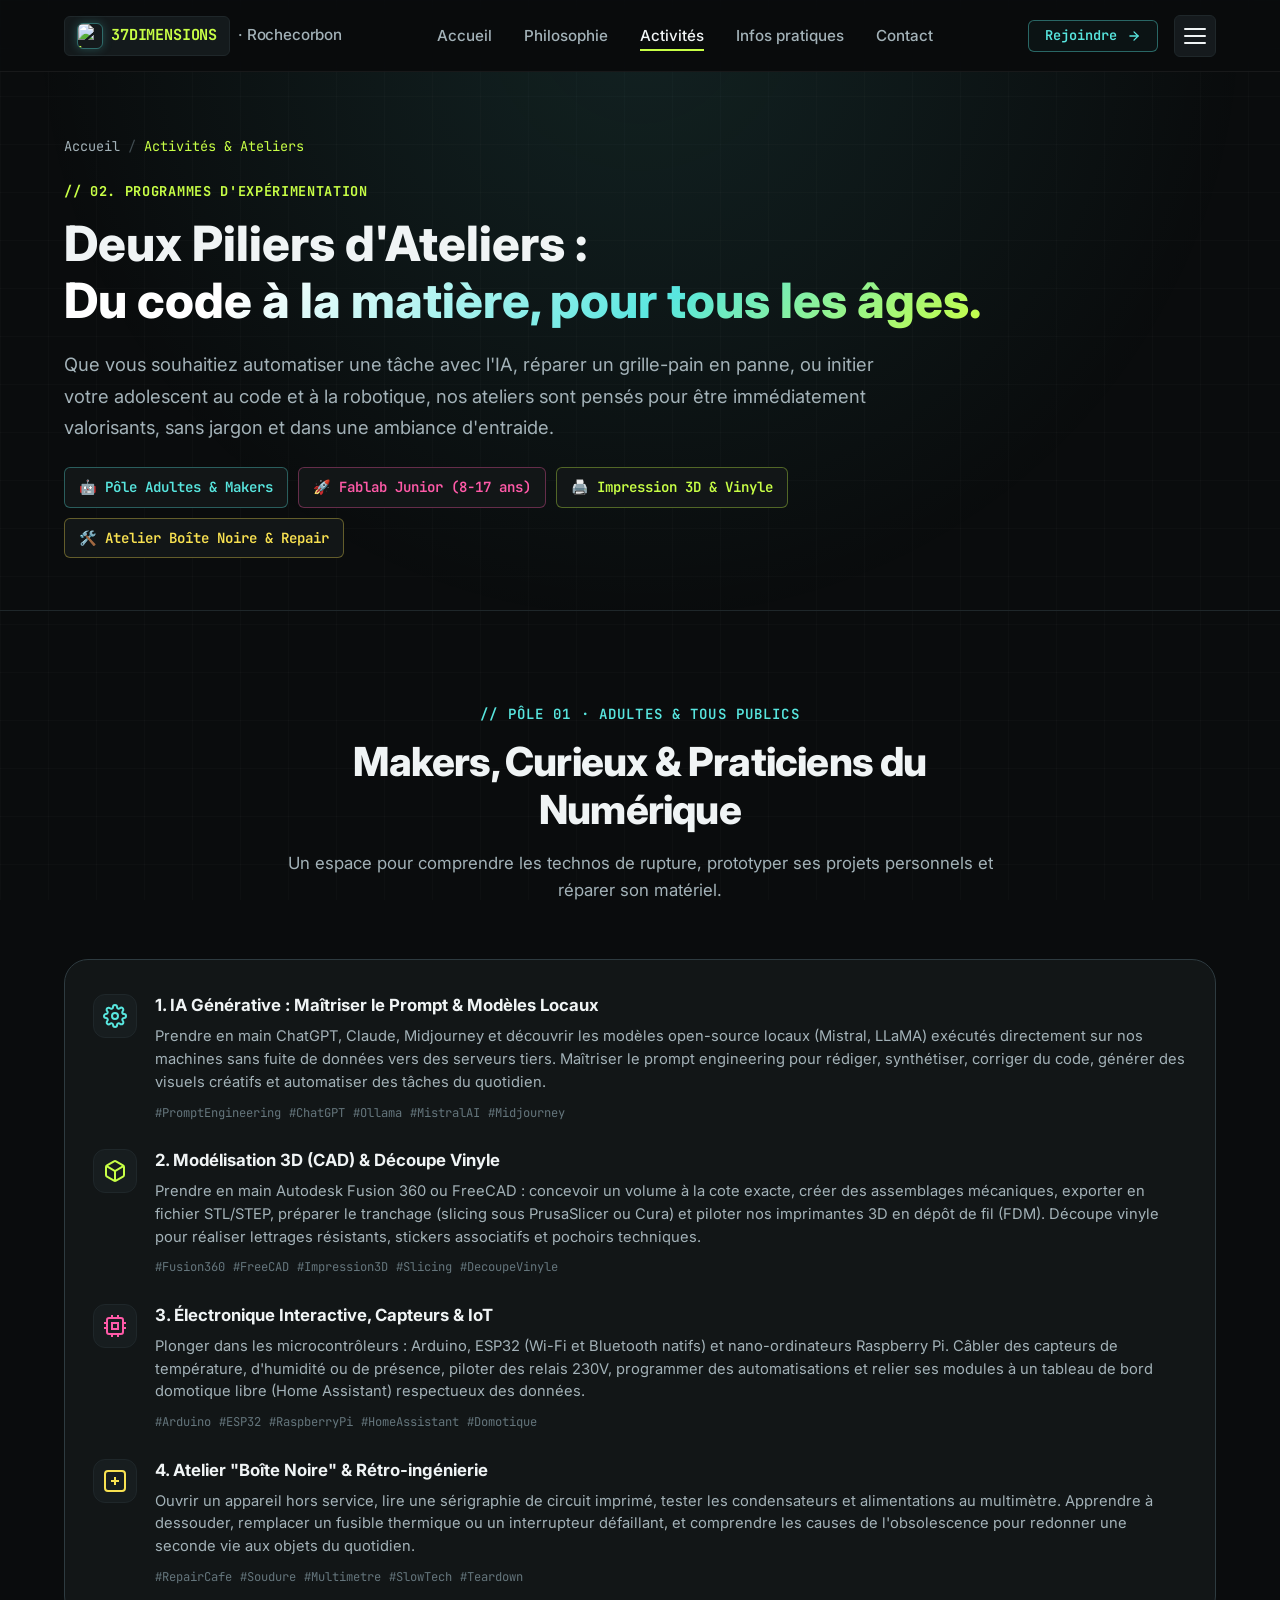
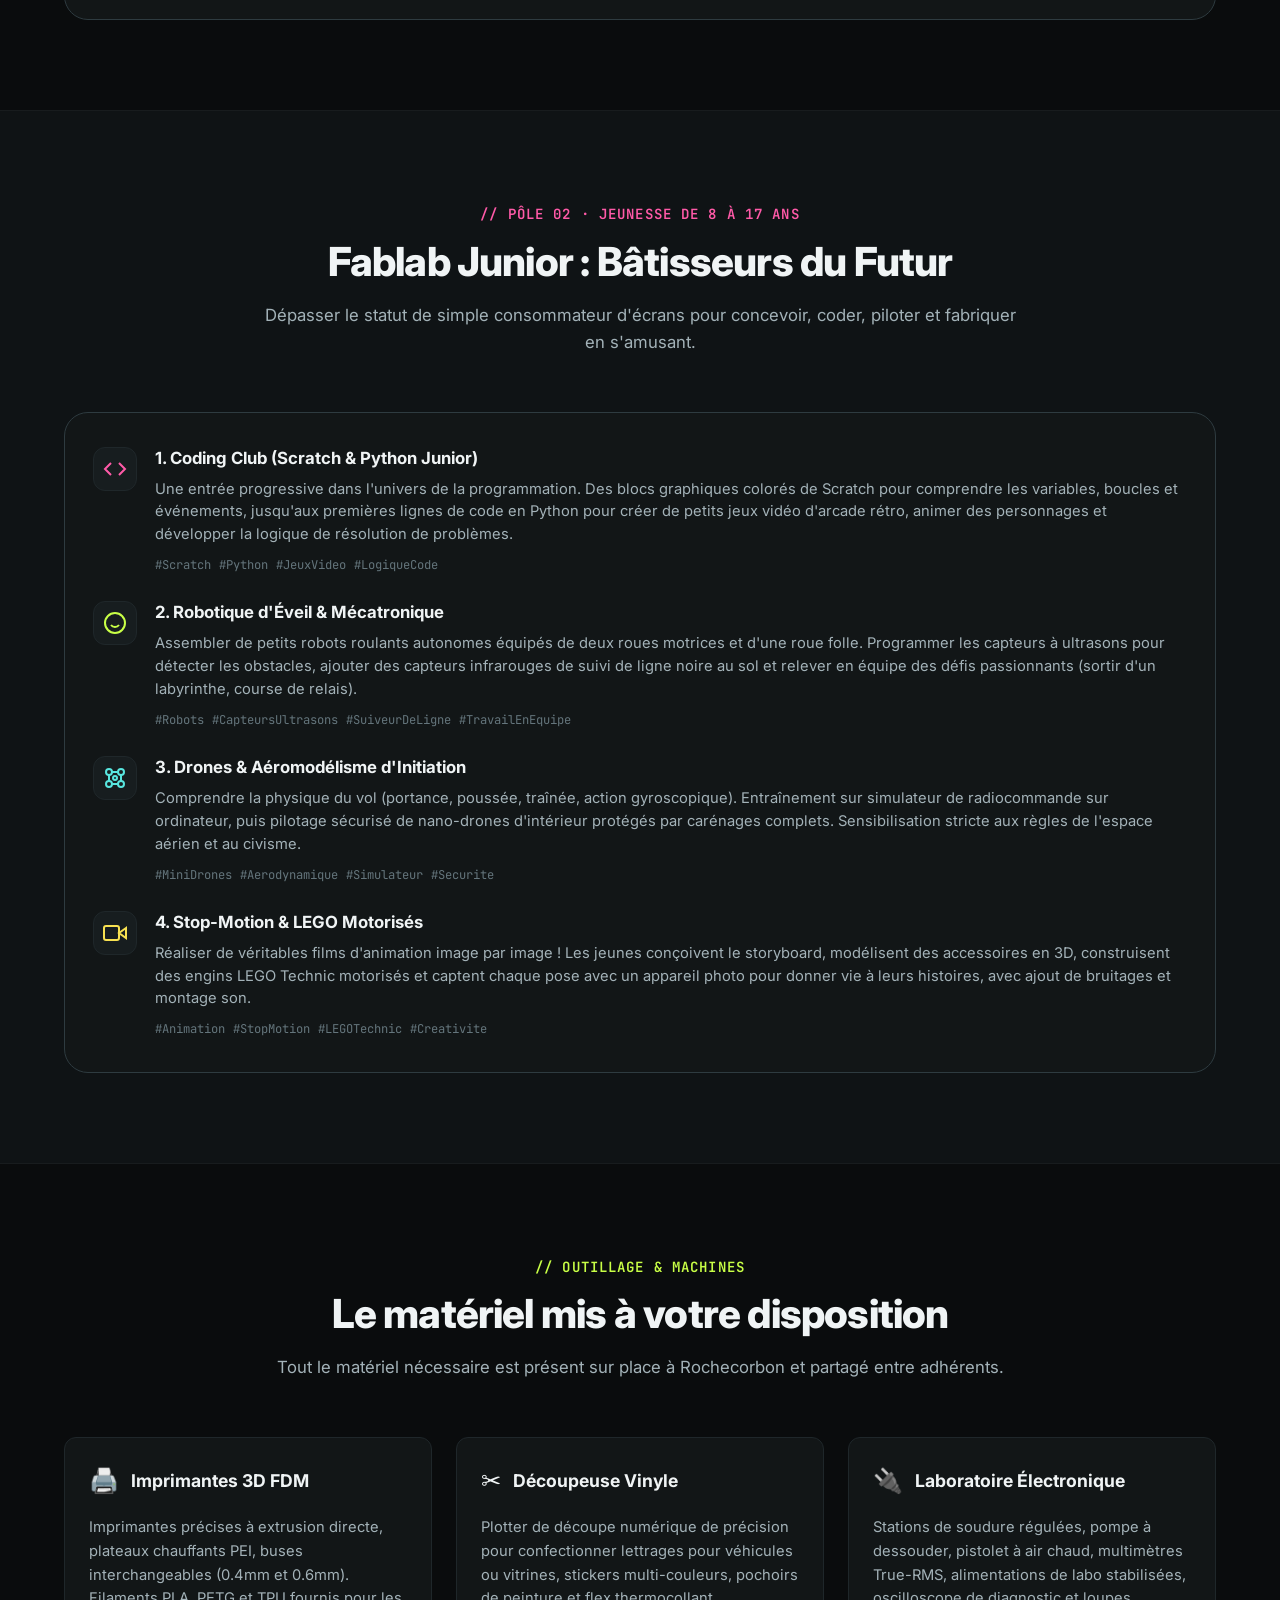
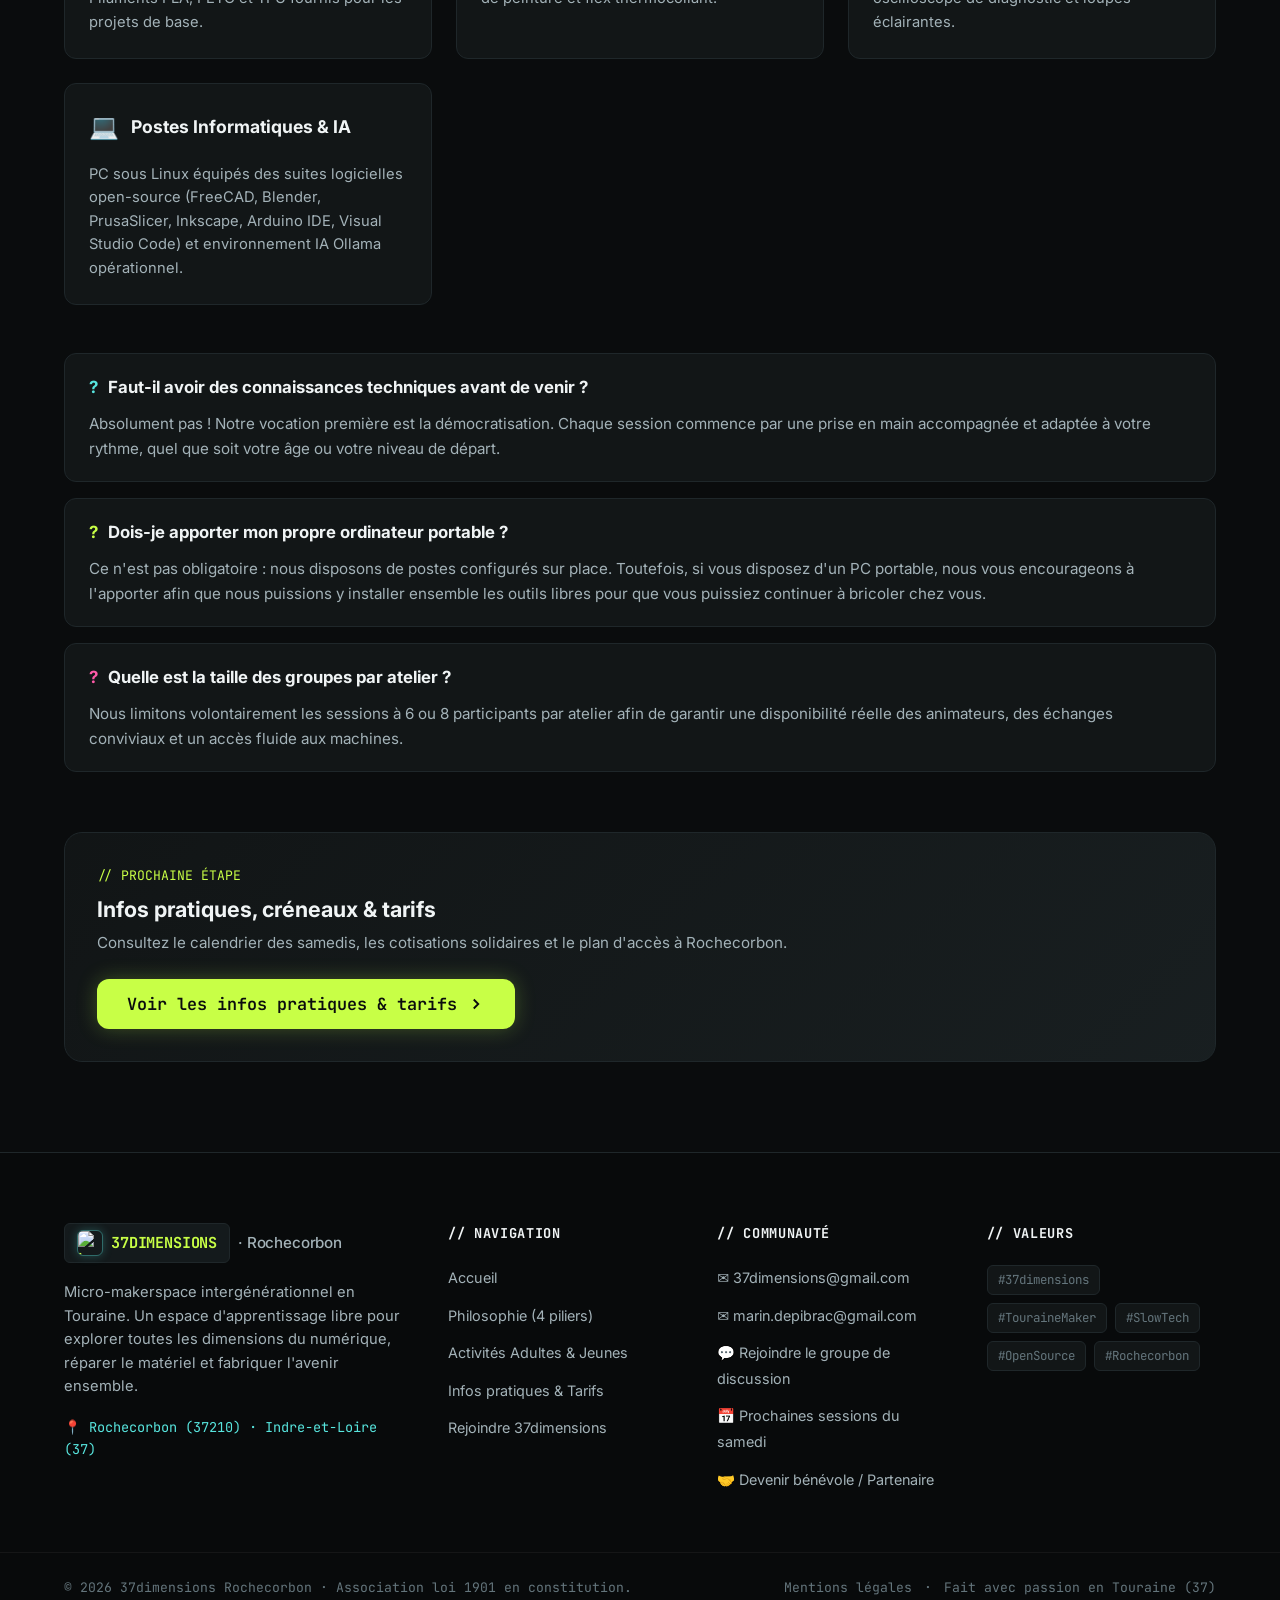
==== commit 534d92fe: "fix: corriger l'orthographe en 37dimensions (ajout du 's') sur tout le site et dans les fichiers de " ====
--- a/activites.html
+++ b/activites.html
@@ -533,7 +533,7 @@
       <div class="footer-col">
         <h4 class="footer-col-title mono">// COMMUNAUTÉ</h4>
         <ul class="footer-links">
-          <li><a href="mailto:37dimension@gmail.com" class="link-contact">✉️ 37dimension@gmail.com</a></li>
+          <li><a href="mailto:37dimensions@gmail.com" class="link-contact">✉️ 37dimensions@gmail.com</a></li>
           <li><a href="mailto:marin.depibrac@gmail.com" class="link-contact">✉️ marin.depibrac@gmail.com</a></li>
           <li><a href="contact.html">💬 Rejoindre le groupe de discussion</a></li>
           <li><a href="infos.html">📅 Prochaines sessions du samedi</a></li>
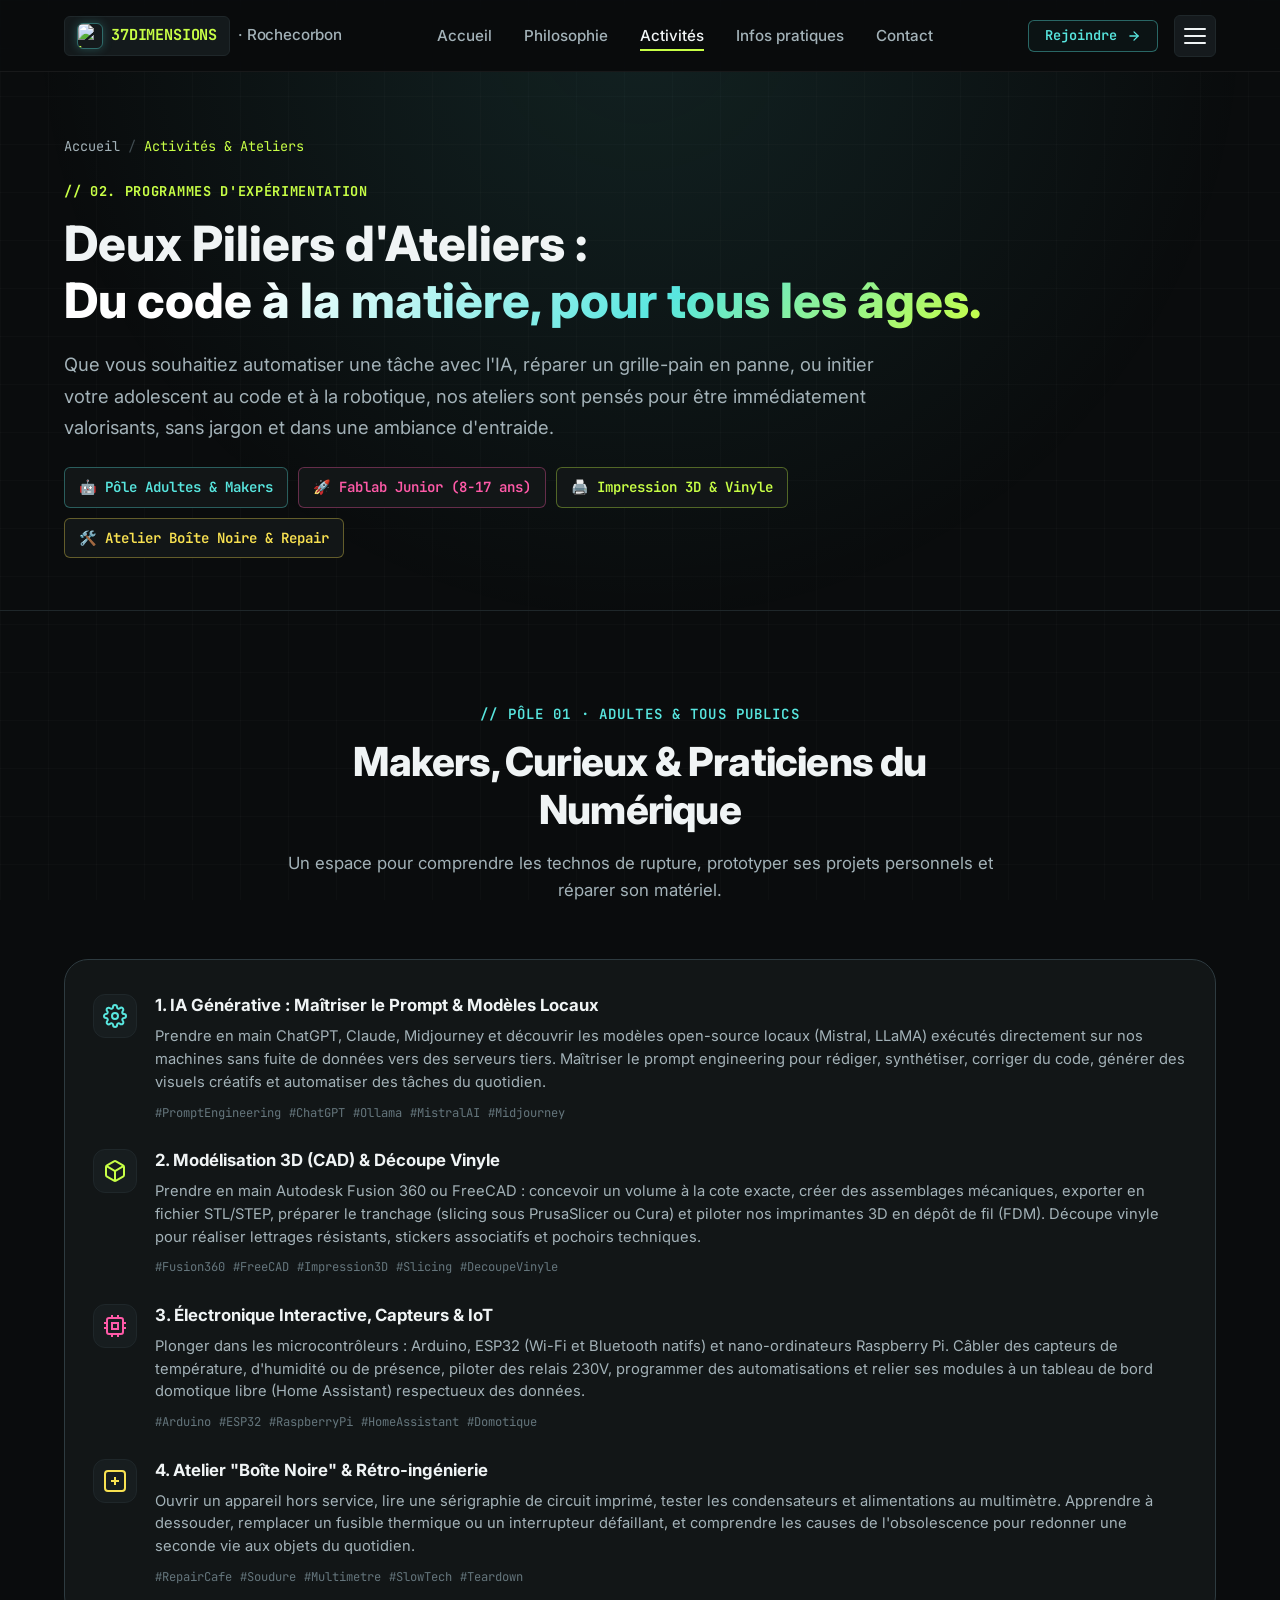
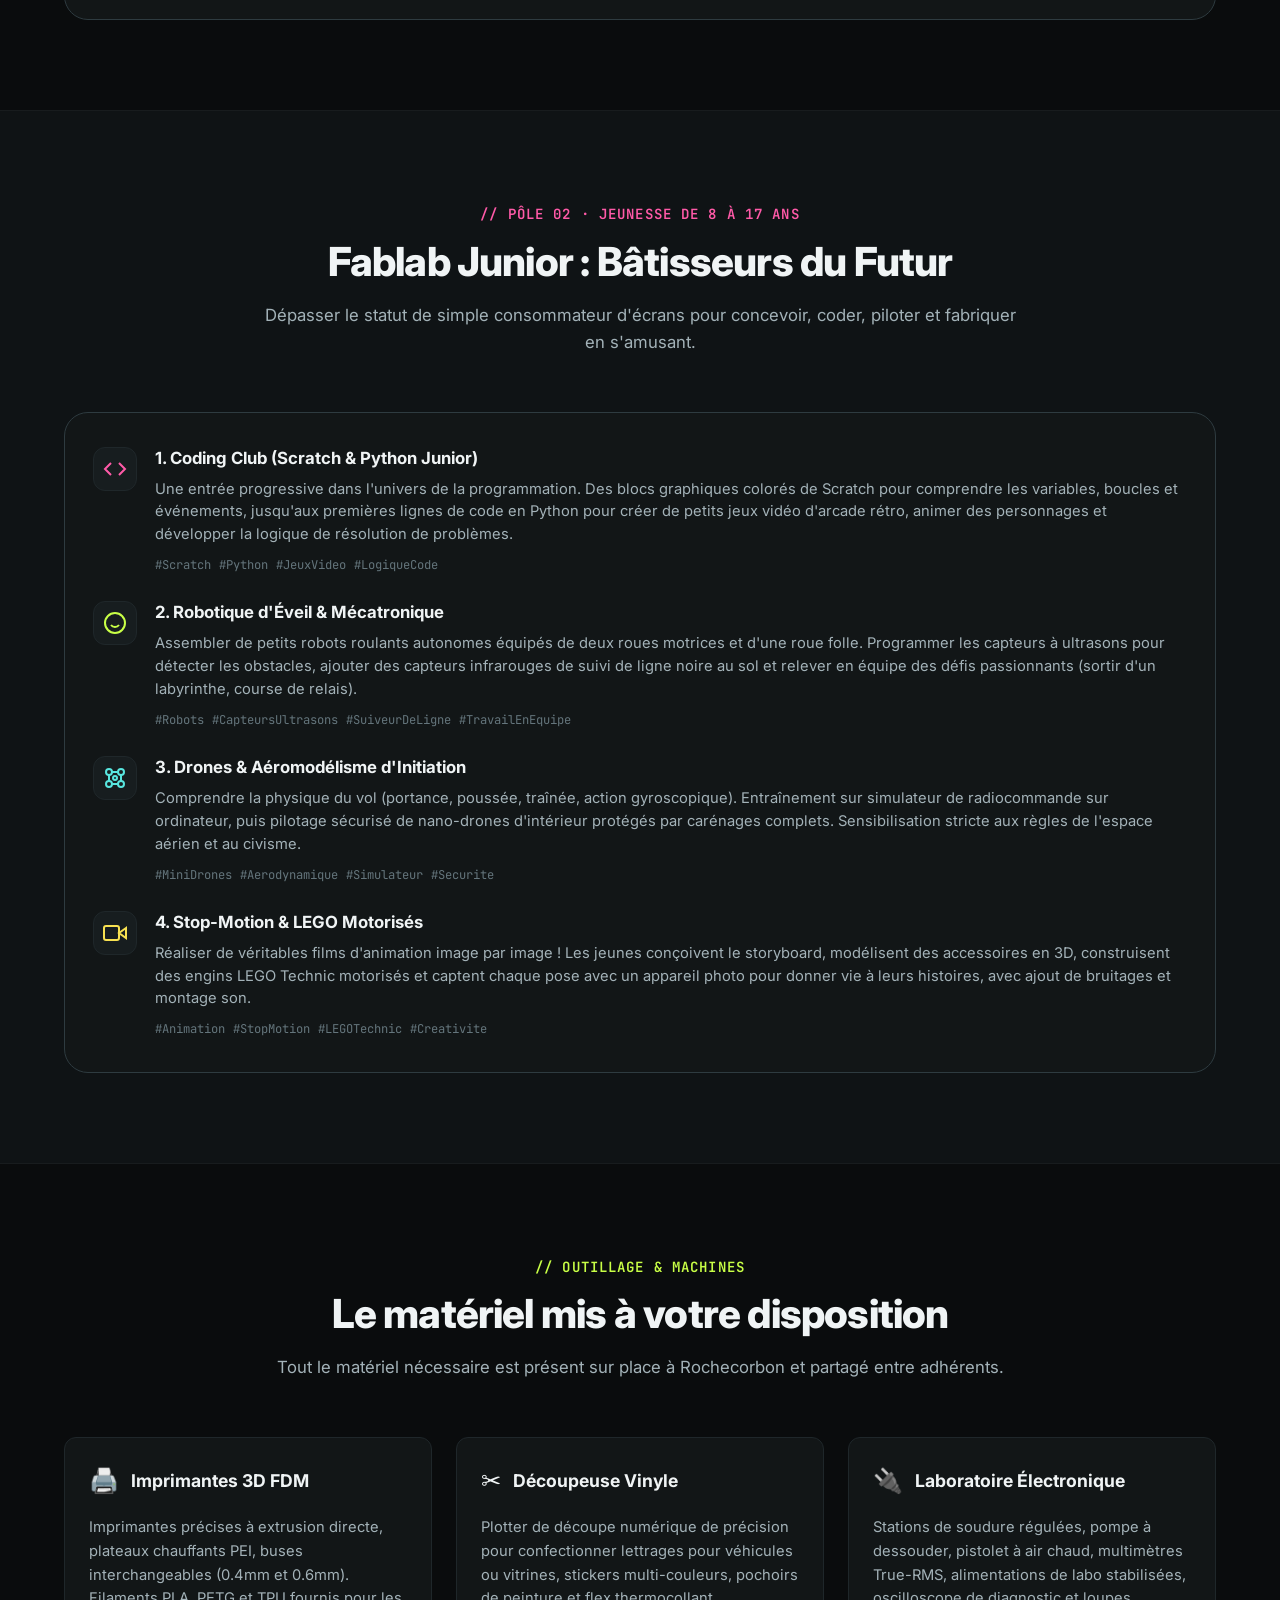
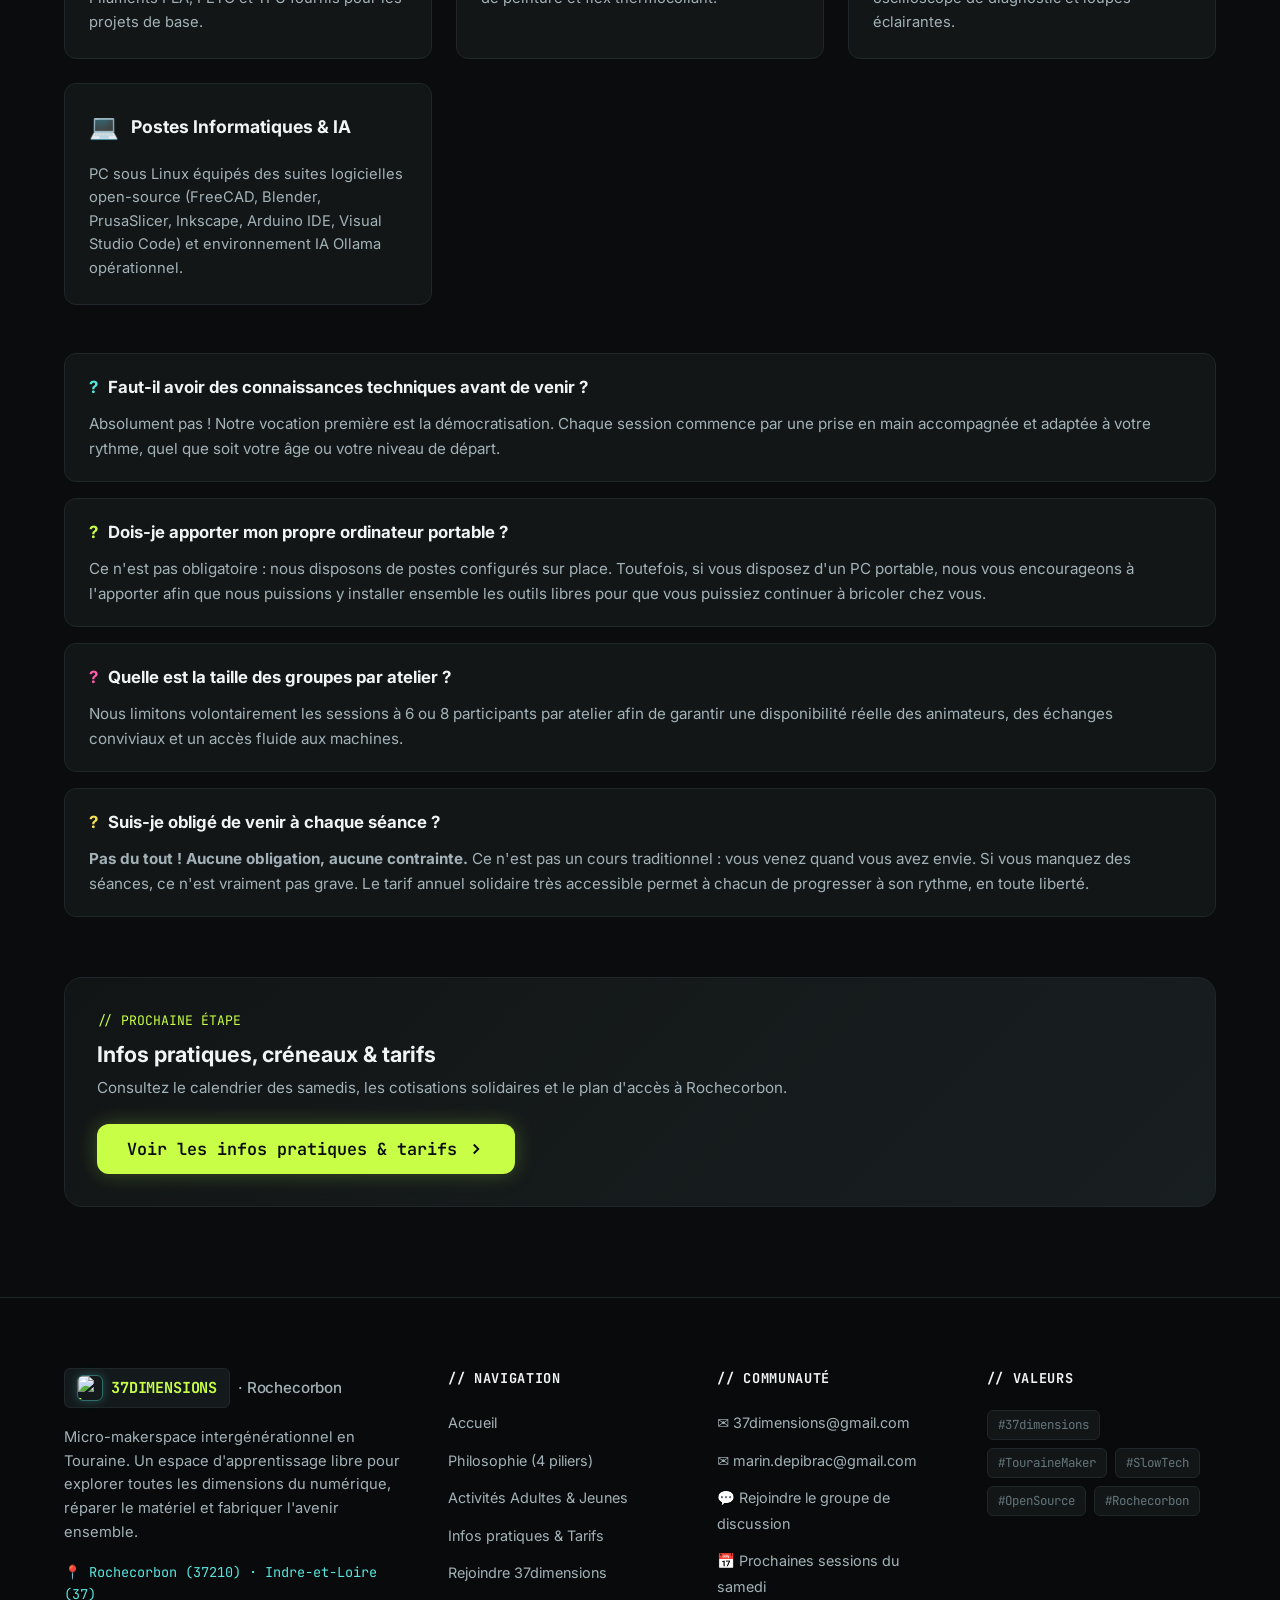
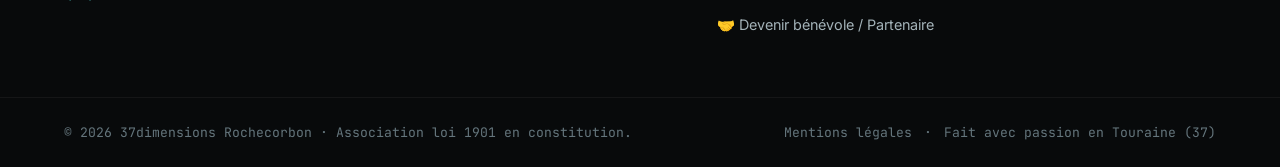
==== commit 30c22160: "feat: insister sur la liberté totale sans contrainte d'assiduité et ajuster la localisation à Rochec" ====
--- a/activites.html
+++ b/activites.html
@@ -478,6 +478,15 @@
               Nous limitons volontairement les sessions à 6 ou 8 participants par atelier afin de garantir une disponibilité réelle des animateurs, des échanges conviviaux et un accès fluide aux machines.
             </p>
           </div>
+
+          <div class="faq-card">
+            <div class="faq-question">
+              <span class="text-yellow">?</span> Suis-je obligé de venir à chaque séance ?
+            </div>
+            <p class="faq-answer">
+              <strong>Pas du tout ! Aucune obligation, aucune contrainte.</strong> Ce n'est pas un cours traditionnel : vous venez quand vous avez envie. Si vous manquez des séances, ce n'est vraiment pas grave. Le tarif annuel solidaire très accessible permet à chacun de progresser à son rythme, en toute liberté.
+            </p>
+          </div>
         </div>
 
         <!-- Navigation vers la page suivante -->
